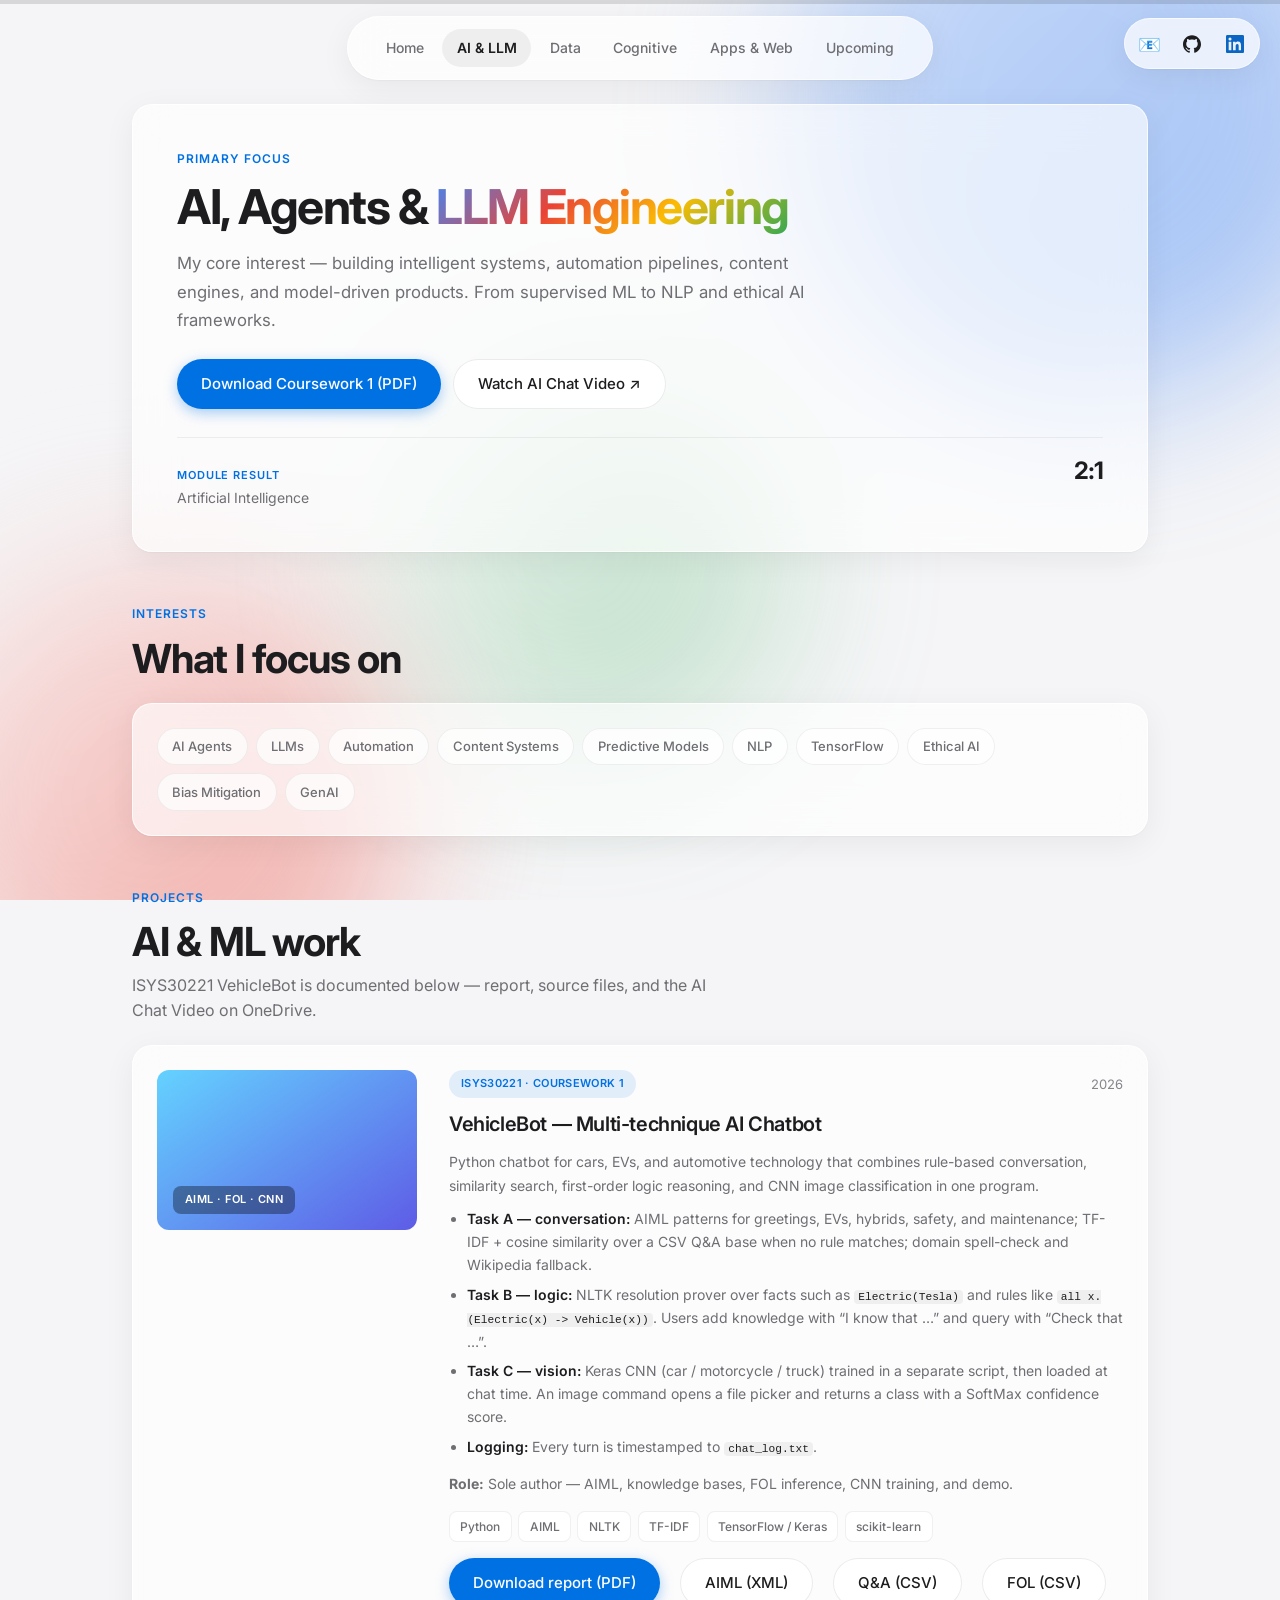
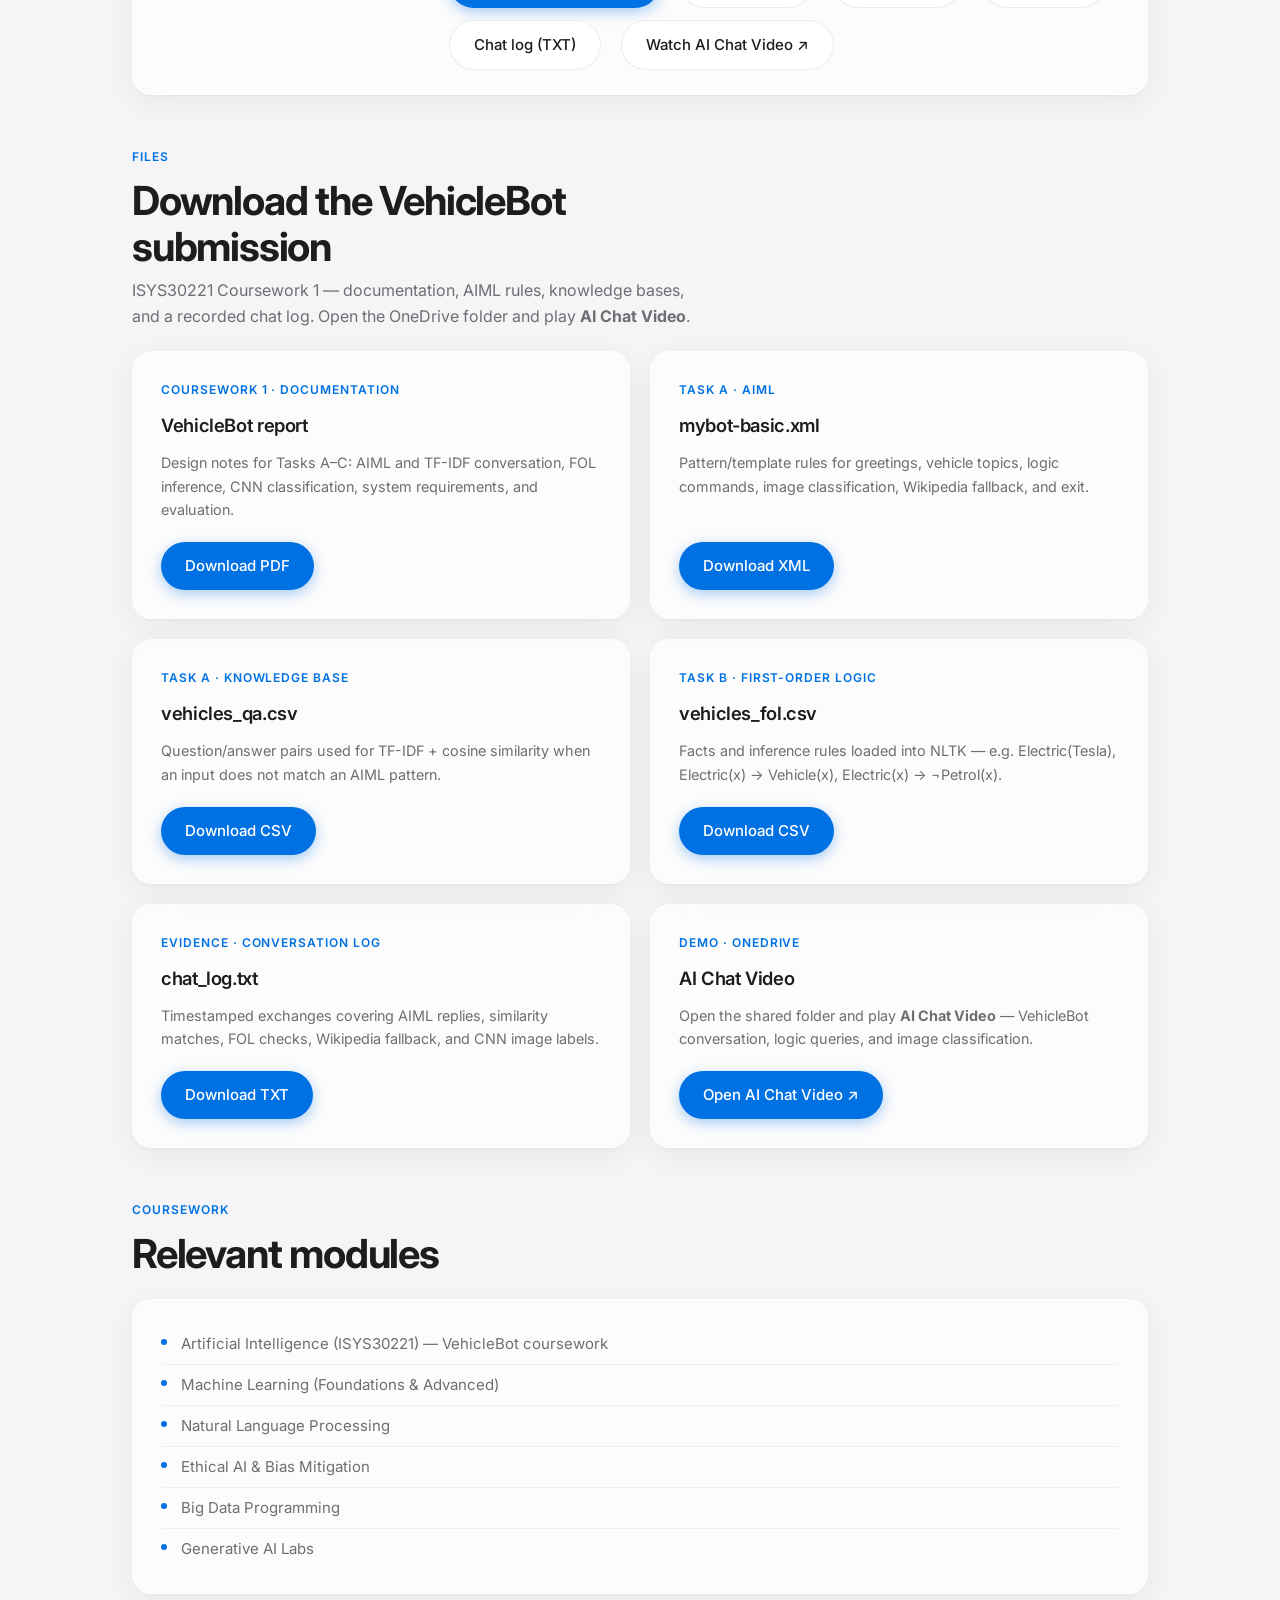
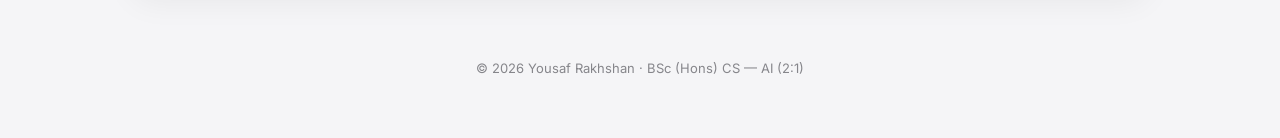
==== ai.html @ 993f4938 "Add the personal portfolio site with live Folio, Shopwell, and coursework. Co-authored-by: Cursor <c" ====
<!DOCTYPE html>
<html lang="en">
<head>
  <meta charset="UTF-8" />
  <meta name="viewport" content="width=device-width, initial-scale=1.0, viewport-fit=cover" />
  <meta name="description" content="Yousaf Rakhshan — AI, agents, LLMs, automation, and machine learning portfolio." />
  <title>AI, Agents &amp; LLM — Yousaf Rakhshan</title>
  <link rel="preconnect" href="https://fonts.googleapis.com" />
  <link rel="preconnect" href="https://fonts.gstatic.com" crossorigin />
  <link href="https://fonts.googleapis.com/css2?family=Inter:wght@400;500;600;700&display=swap" rel="stylesheet" />
  <meta http-equiv="Cache-Control" content="no-cache, no-store, must-revalidate" />
  <link rel="stylesheet" href="styles.css?v=github-icon-2026" />
</head>
<body>
  <div class="scroll-progress" role="progressbar" aria-label="Page scroll progress" aria-valuemin="0" aria-valuemax="100" aria-valuenow="0">
    <div class="scroll-progress-bar"></div>
  </div>

  <div class="ambient" aria-hidden="true">
    <div class="orb orb-a"></div>
    <div class="orb orb-b"></div>
    <div class="orb orb-c"></div>
  </div>

  <header class="site-header glass">
    <nav class="nav">
      <a href="index.html">Home</a>
      <a href="ai.html" class="active">AI &amp; LLM</a>
      <a href="data.html">Data</a>
      <a href="cognitive.html">Cognitive</a>
      <a href="apps.html">Apps &amp; Web</a>
      <a href="upcoming.html">Upcoming</a>
    </nav>
    <button class="menu-toggle" aria-label="Open menu" aria-expanded="false">
      <span></span><span></span>
    </button>
  </header>

  <div class="header-social glass">
    <a class="header-social-btn" href="mailto:ryousaf315@gmail.com" aria-label="Email" title="Email">📧</a>
    <a class="header-social-btn" href="https://github.com/yousaf-ai" target="_blank" rel="noopener" aria-label="GitHub" title="GitHub">
      <svg viewBox="0 0 24 24" width="18" height="18" aria-hidden="true" focusable="false">
        <path fill="currentColor" d="M12 .297c-6.63 0-12 5.373-12 12 0 5.303 3.438 9.8 8.205 11.385.6.113.82-.258.82-.577 0-.285-.01-1.04-.015-2.04-3.338.724-4.042-1.61-4.042-1.61C4.422 18.07 3.633 17.7 3.633 17.7c-1.087-.744.084-.729.084-.729 1.205.084 1.838 1.236 1.838 1.236 1.07 1.835 2.809 1.305 3.495.998.108-.776.417-1.305.76-1.605-2.665-.3-5.466-1.332-5.466-5.93 0-1.31.465-2.38 1.235-3.22-.135-.303-.54-1.523.105-3.176 0 0 1.005-.322 3.3 1.23.96-.267 1.98-.399 3-.405 1.02.006 2.04.138 3 .405 2.28-1.552 3.285-1.23 3.285-1.23.645 1.653.24 2.873.12 3.176.765.84 1.23 1.91 1.23 3.22 0 4.61-2.805 5.625-5.475 5.92.42.36.81 1.096.81 2.22 0 1.606-.015 2.896-.015 3.286 0 .315.21.69.825.57C20.565 22.092 24 17.592 24 12.297c0-6.627-5.373-12-12-12"/>
      </svg>
    </a>
    <a class="header-social-btn" href="https://linkedin.com/in/yousaf-r" target="_blank" rel="noopener" aria-label="LinkedIn" title="LinkedIn">
      <svg viewBox="0 0 24 24" width="18" height="18" aria-hidden="true" focusable="false">
        <path fill="currentColor" d="M20.45 20.45h-3.55v-5.57c0-1.33-.03-3.04-1.85-3.04-1.85 0-2.14 1.45-2.14 2.94v5.67H9.35V9h3.28v1.56h.05c.46-.87 1.57-1.79 3.24-1.79 3.46 0 4.1 2.28 4.1 5.24v6.44zM5.34 7.43a2.06 2.06 0 1 1 0-4.12 2.06 2.06 0 0 1 0 4.12zM7.12 20.45H3.56V9h3.56v11.45zM22.23 0H1.77C.79 0 0 .77 0 1.73v20.54C0 23.23.79 24 1.77 24h20.46C23.21 24 24 23.23 24 22.27V1.73C24 .77 23.21 0 22.23 0z"/>
      </svg>
    </a>
  </div>

  <main>
    <section class="page-hero glass-card">
      <p class="eyebrow">Primary focus</p>
      <h1>AI, Agents &amp; <span class="gradient-text">LLM Engineering</span></h1>
      <p class="page-lead">
        My core interest — building intelligent systems, automation pipelines, content engines, and model-driven products. From supervised ML to NLP and ethical AI frameworks.
      </p>
      <div class="hero-actions">
        <a class="btn btn-primary" href="Yousaf-Rakhshan-AI-Coursework-1.pdf" download="Yousaf-Rakhshan-AI-Coursework-1.pdf">Download Coursework 1 (PDF)</a>
        <a class="btn btn-glass" href="https://1drv.ms/f/c/1d25dcc6835dd2a4/IgCz1BCA6hTmSqs3jeHPDaZsAZf6By2L3u3EVHBSFeifSNs?e=N3pi9l" target="_blank" rel="noopener">Watch AI Chat Video ↗</a>
      </div>
      <div class="hero-result">
        <div>
          <p class="module-grade-label">Module result</p>
          <p class="module-grade-name">Artificial Intelligence</p>
        </div>
        <p class="module-grade-mark">2:1</p>
      </div>
    </section>

    <section class="section">
      <div class="section-head">
        <p class="eyebrow">Interests</p>
        <h2>What I focus on</h2>
      </div>
      <div class="interest-tags glass-card">
        <span>AI Agents</span>
        <span>LLMs</span>
        <span>Automation</span>
        <span>Content Systems</span>
        <span>Predictive Models</span>
        <span>NLP</span>
        <span>TensorFlow</span>
        <span>Ethical AI</span>
        <span>Bias Mitigation</span>
        <span>GenAI</span>
      </div>
    </section>

    <section class="section">
      <div class="section-head">
        <p class="eyebrow">Projects</p>
        <h2>AI &amp; ML work</h2>
        <p class="section-desc">ISYS30221 VehicleBot is documented below — report, source files, and the AI Chat Video on OneDrive.</p>
      </div>

      <div class="featured-projects">
        <article class="project-feature glass-card">
          <div class="project-visual visual-bot" role="img" aria-label="VehicleBot AI chatbot">
            <span class="visual-label">AIML · FOL · CNN</span>
          </div>
          <div class="project-body">
            <div class="project-meta">
              <span class="tag">ISYS30221 · Coursework 1</span>
              <span class="year">2026</span>
            </div>
            <h3>VehicleBot — Multi-technique AI Chatbot</h3>
            <p class="project-problem">Python chatbot for cars, EVs, and automotive technology that combines rule-based conversation, similarity search, first-order logic reasoning, and CNN image classification in one program.</p>
            <ul class="contribution-list">
              <li><strong>Task A — conversation:</strong> AIML patterns for greetings, EVs, hybrids, safety, and maintenance; TF-IDF + cosine similarity over a CSV Q&amp;A base when no rule matches; domain spell-check and Wikipedia fallback.</li>
              <li><strong>Task B — logic:</strong> NLTK resolution prover over facts such as <code>Electric(Tesla)</code> and rules like <code>all x. (Electric(x) -&gt; Vehicle(x))</code>. Users add knowledge with “I know that …” and query with “Check that …”.</li>
              <li><strong>Task C — vision:</strong> Keras CNN (car / motorcycle / truck) trained in a separate script, then loaded at chat time. An image command opens a file picker and returns a class with a SoftMax confidence score.</li>
              <li><strong>Logging:</strong> Every turn is timestamped to <code>chat_log.txt</code>.</li>
            </ul>
            <p><strong>Role:</strong> Sole author — AIML, knowledge bases, FOL inference, CNN training, and demo.</p>
            <ul class="tech-list">
              <li>Python</li><li>AIML</li><li>NLTK</li><li>TF-IDF</li><li>TensorFlow / Keras</li><li>scikit-learn</li>
            </ul>
            <div class="card-links">
              <a class="btn btn-primary" href="Yousaf-Rakhshan-AI-Coursework-1.pdf" download="Yousaf-Rakhshan-AI-Coursework-1.pdf">Download report (PDF)</a>
              <a class="btn btn-glass" href="Yousaf-Rakhshan-VehicleBot-AIML.xml" download="Yousaf-Rakhshan-VehicleBot-AIML.xml">AIML (XML)</a>
              <a class="btn btn-glass" href="Yousaf-Rakhshan-VehicleBot-QA.csv" download="Yousaf-Rakhshan-VehicleBot-QA.csv">Q&amp;A (CSV)</a>
              <a class="btn btn-glass" href="Yousaf-Rakhshan-VehicleBot-FOL.csv" download="Yousaf-Rakhshan-VehicleBot-FOL.csv">FOL (CSV)</a>
              <a class="btn btn-glass" href="Yousaf-Rakhshan-VehicleBot-chat-log.txt" download="Yousaf-Rakhshan-VehicleBot-chat-log.txt">Chat log (TXT)</a>
              <a class="btn btn-glass" href="https://1drv.ms/f/c/1d25dcc6835dd2a4/IgCz1BCA6hTmSqs3jeHPDaZsAZf6By2L3u3EVHBSFeifSNs?e=N3pi9l" target="_blank" rel="noopener">Watch AI Chat Video ↗</a>
            </div>
          </div>
        </article>
      </div>
    </section>

    <section class="section">
      <div class="section-head">
        <p class="eyebrow">Files</p>
        <h2>Download the VehicleBot submission</h2>
        <p class="section-desc">ISYS30221 Coursework 1 — documentation, AIML rules, knowledge bases, and a recorded chat log. Open the OneDrive folder and play <strong>AI Chat Video</strong>.</p>
      </div>
      <div class="download-grid">
        <article class="download-card glass-card">
          <p class="eyebrow">Coursework 1 · Documentation</p>
          <h3>VehicleBot report</h3>
          <p>Design notes for Tasks A–C: AIML and TF-IDF conversation, FOL inference, CNN classification, system requirements, and evaluation.</p>
          <a class="btn btn-primary" href="Yousaf-Rakhshan-AI-Coursework-1.pdf" download="Yousaf-Rakhshan-AI-Coursework-1.pdf">Download PDF</a>
        </article>
        <article class="download-card glass-card">
          <p class="eyebrow">Task A · AIML</p>
          <h3>mybot-basic.xml</h3>
          <p>Pattern/template rules for greetings, vehicle topics, logic commands, image classification, Wikipedia fallback, and exit.</p>
          <a class="btn btn-primary" href="Yousaf-Rakhshan-VehicleBot-AIML.xml" download="Yousaf-Rakhshan-VehicleBot-AIML.xml">Download XML</a>
        </article>
        <article class="download-card glass-card">
          <p class="eyebrow">Task A · Knowledge base</p>
          <h3>vehicles_qa.csv</h3>
          <p>Question/answer pairs used for TF-IDF + cosine similarity when an input does not match an AIML pattern.</p>
          <a class="btn btn-primary" href="Yousaf-Rakhshan-VehicleBot-QA.csv" download="Yousaf-Rakhshan-VehicleBot-QA.csv">Download CSV</a>
        </article>
        <article class="download-card glass-card">
          <p class="eyebrow">Task B · First-order logic</p>
          <h3>vehicles_fol.csv</h3>
          <p>Facts and inference rules loaded into NLTK — e.g. Electric(Tesla), Electric(x) → Vehicle(x), Electric(x) → ¬Petrol(x).</p>
          <a class="btn btn-primary" href="Yousaf-Rakhshan-VehicleBot-FOL.csv" download="Yousaf-Rakhshan-VehicleBot-FOL.csv">Download CSV</a>
        </article>
        <article class="download-card glass-card">
          <p class="eyebrow">Evidence · Conversation log</p>
          <h3>chat_log.txt</h3>
          <p>Timestamped exchanges covering AIML replies, similarity matches, FOL checks, Wikipedia fallback, and CNN image labels.</p>
          <a class="btn btn-primary" href="Yousaf-Rakhshan-VehicleBot-chat-log.txt" download="Yousaf-Rakhshan-VehicleBot-chat-log.txt">Download TXT</a>
        </article>
        <article class="download-card glass-card">
          <p class="eyebrow">Demo · OneDrive</p>
          <h3>AI Chat Video</h3>
          <p>Open the shared folder and play <strong>AI Chat Video</strong> — VehicleBot conversation, logic queries, and image classification.</p>
          <a class="btn btn-primary" href="https://1drv.ms/f/c/1d25dcc6835dd2a4/IgCz1BCA6hTmSqs3jeHPDaZsAZf6By2L3u3EVHBSFeifSNs?e=N3pi9l" target="_blank" rel="noopener">Open AI Chat Video ↗</a>
        </article>
      </div>
    </section>

    <section class="section">
      <div class="section-head">
        <p class="eyebrow">Coursework</p>
        <h2>Relevant modules</h2>
      </div>
      <div class="module-list glass-card">
        <ul>
          <li>Artificial Intelligence (ISYS30221) — VehicleBot coursework</li>
          <li>Machine Learning (Foundations &amp; Advanced)</li>
          <li>Natural Language Processing</li>
          <li>Ethical AI &amp; Bias Mitigation</li>
          <li>Big Data Programming</li>
          <li>Generative AI Labs</li>
        </ul>
      </div>
    </section>
  </main>

  <footer class="site-footer">
    <p>© <span id="year"></span> Yousaf Rakhshan · BSc (Hons) CS — AI (2:1)</p>
  </footer>

  <button class="back-to-top" type="button" aria-label="Back to top">
    <svg viewBox="0 0 24 24" aria-hidden="true" focusable="false">
      <path fill="currentColor" d="M12 5.5 5.5 12l1.4 1.4L11 9.3V19h2V9.3l4.1 4.1 1.4-1.4z"/>
    </svg>
  </button>

  <script src="script.js"></script>
</body>
</html>
---- styles.css ----
:root {
  --bg: #f5f5f7;
  --bg-elevated: #ffffff;
  --text: #1d1d1f;
  --text-secondary: #6e6e73;
  --text-tertiary: #86868b;
  --accent: #0071e3;
  --accent-hover: #0077ed;
  --accent-soft: rgba(0, 113, 227, 0.1);
  --google-blue: #4285f4;
  --google-red: #ea4335;
  --google-yellow: #fbbc04;
  --google-green: #34a853;
  --glass-bg: rgba(255, 255, 255, 0.72);
  --glass-border: rgba(255, 255, 255, 0.8);
  --glass-shadow: 0 8px 32px rgba(0, 0, 0, 0.06), 0 1px 2px rgba(0, 0, 0, 0.04);
  --glass-blur: 20px;
  --radius: 20px;
  --radius-sm: 12px;
  --max: 1080px;
  --font: "Inter", -apple-system, BlinkMacSystemFont, "SF Pro Display", "Segoe UI", Roboto, sans-serif;
  --section-space: 3.25rem;
  --header-offset: 6.5rem;
  --header-gap: 1.5rem;
}

*,
*::before,
*::after {
  box-sizing: border-box;
}

html {
  scroll-behavior: smooth;
  scroll-padding-top: var(--header-offset);
  -webkit-text-size-adjust: 100%;
  text-size-adjust: 100%;
}

body {
  margin: 0;
  font-family: var(--font);
  font-size: 1rem;
  line-height: 1.6;
  color: var(--text);
  background: var(--bg);
  -webkit-font-smoothing: antialiased;
  overflow-x: hidden;
}

a {
  color: inherit;
  text-decoration: none;
}

.ambient {
  position: fixed;
  inset: 0;
  z-index: -1;
  overflow: hidden;
  pointer-events: none;
}

.orb {
  position: absolute;
  border-radius: 50%;
  filter: blur(80px);
  opacity: 0.5;
  animation: float 20s ease-in-out infinite;
}

.orb-a {
  width: 600px;
  height: 600px;
  top: -200px;
  right: -100px;
  background: linear-gradient(135deg, #a8c7fa, #4285f4);
}

.orb-b {
  width: 500px;
  height: 500px;
  bottom: -150px;
  left: -100px;
  background: linear-gradient(135deg, #fce8e6, #ea4335);
  animation-delay: -7s;
}

.orb-c {
  width: 400px;
  height: 400px;
  top: 40%;
  left: 30%;
  background: linear-gradient(135deg, #e6f4ea, #34a853);
  animation-delay: -14s;
  opacity: 0.35;
}

@keyframes float {
  0%, 100% { transform: translate(0, 0) scale(1); }
  33% { transform: translate(30px, -30px) scale(1.05); }
  66% { transform: translate(-20px, 20px) scale(0.95); }
}

.glass {
  background: var(--glass-bg);
  backdrop-filter: blur(var(--glass-blur));
  -webkit-backdrop-filter: blur(var(--glass-blur));
  border: 1px solid rgba(255, 255, 255, 0.6);
  box-shadow: var(--glass-shadow);
}

.glass-card {
  background: rgba(255, 255, 255, 0.65);
  backdrop-filter: blur(var(--glass-blur));
  -webkit-backdrop-filter: blur(var(--glass-blur));
  border: 1px solid rgba(255, 255, 255, 0.75);
  border-radius: var(--radius);
  box-shadow: var(--glass-shadow);
  transition: transform 0.3s ease, box-shadow 0.3s ease;
}

.glass-card:hover {
  box-shadow: 0 12px 40px rgba(0, 0, 0, 0.08), 0 2px 4px rgba(0, 0, 0, 0.04);
}

.site-header {
  position: sticky;
  top: 1rem;
  z-index: 50;
  display: flex;
  align-items: center;
  justify-content: center;
  width: fit-content;
  max-width: calc(100% - 2rem);
  margin: 1rem auto 0;
  padding: 0.75rem 1.5rem;
  border-radius: 999px;
}

.nav {
  display: flex;
  gap: 0.25rem;
}

.nav a {
  padding: 0.5rem 0.9rem;
  font-size: 0.875rem;
  font-weight: 500;
  color: var(--text-secondary);
  border-radius: 999px;
  transition: color 0.2s, background 0.2s;
}

.nav a:hover {
  color: var(--text);
  background: rgba(0, 0, 0, 0.04);
}

.header-social {
  position: fixed;
  top: 1.15rem;
  right: 1.25rem;
  z-index: 60;
  display: flex;
  align-items: center;
  gap: 0.2rem;
  padding: 0.3rem;
  border-radius: 999px;
}

.header-social-btn {
  display: flex;
  align-items: center;
  justify-content: center;
  width: 2.45rem;
  height: 2.45rem;
  font-size: 1.15rem;
  line-height: 1;
  color: #0a66c2;
  border-radius: 50%;
  transition: background 0.2s, transform 0.2s;
}

.header-social-btn[aria-label="GitHub"] {
  color: var(--text);
}

.header-social-btn:hover {
  background: rgba(0, 0, 0, 0.06);
  transform: translateY(-1px);
}

.menu-toggle {
  display: none;
  flex-direction: column;
  gap: 5px;
  padding: 0.5rem;
  background: none;
  border: none;
  cursor: pointer;
}

.menu-toggle span {
  display: block;
  width: 20px;
  height: 2px;
  background: var(--text);
  border-radius: 1px;
  transition: transform 0.25s;
}

main {
  display: flex;
  flex-direction: column;
  gap: var(--section-space);
  max-width: var(--max);
  margin: 0 auto;
  padding: var(--header-gap) clamp(1.15rem, 4vw, 2rem) 3.5rem;
  padding-left: max(clamp(1.15rem, 4vw, 2rem), env(safe-area-inset-left));
  padding-right: max(clamp(1.15rem, 4vw, 2rem), env(safe-area-inset-right));
}

.hero {
  display: grid;
  grid-template-columns: 1fr;
  gap: 1.5rem;
  align-items: stretch;
  padding: 0;
  animation: fadeUp 0.7s ease both;
}

.hero-content {
  padding: clamp(2rem, 4vw, 3rem);
}

.hero-tagline {
  margin: 0 0 0.75rem;
  font-size: 0.95rem;
  font-weight: 600;
  color: var(--accent);
}

.hero h1 {
  margin: 0 0 1.25rem;
  font-size: clamp(2.25rem, 5vw, 3.5rem);
  font-weight: 700;
  line-height: 1.08;
  letter-spacing: -0.03em;
}

.gradient-text {
  background: linear-gradient(135deg, var(--google-blue) 0%, var(--google-red) 35%, var(--google-yellow) 65%, var(--google-green) 100%);
  -webkit-background-clip: text;
  -webkit-text-fill-color: transparent;
  background-clip: text;
}

.hero-lead {
  margin: 0 0 2rem;
  font-size: 1.05rem;
  line-height: 1.7;
  color: var(--text-secondary);
}

.hero-actions {
  display: flex;
  flex-wrap: wrap;
  gap: 0.75rem;
}

.hero-actions .btn,
.card-links .btn,
.education-actions .btn {
  min-height: 44px;
}

.eyebrow {
  margin: 0 0 0.75rem;
  font-size: 0.75rem;
  font-weight: 600;
  letter-spacing: 0.08em;
  text-transform: uppercase;
  color: var(--accent);
}

.btn {
  display: inline-flex;
  align-items: center;
  padding: 0.75rem 1.5rem;
  font-size: 0.9375rem;
  font-weight: 500;
  border-radius: 999px;
  transition: transform 0.2s, background 0.2s, box-shadow 0.2s;
}

.btn:hover {
  transform: translateY(-1px);
}

.btn-primary {
  background: var(--accent);
  color: #fff;
  box-shadow: 0 4px 14px rgba(0, 113, 227, 0.35);
}

.btn-primary:hover {
  background: var(--accent-hover);
  box-shadow: 0 6px 20px rgba(0, 113, 227, 0.4);
}

.btn-glass {
  background: rgba(255, 255, 255, 0.8);
  color: var(--text);
  border: 1px solid rgba(0, 0, 0, 0.08);
  backdrop-filter: blur(10px);
}

.btn-glass:hover {
  background: rgba(255, 255, 255, 0.95);
}

.section {
  padding: 0;
  scroll-margin-top: var(--header-offset);
}

.section-head {
  max-width: 36rem;
  margin-bottom: 1.35rem;
}

.section-head h2,
.about-grid h2 {
  margin: 0 0 0.5rem;
  font-size: clamp(1.75rem, 3.5vw, 2.5rem);
  font-weight: 700;
  letter-spacing: -0.03em;
  line-height: 1.15;
}

.section-desc {
  margin: 0;
  color: var(--text-secondary);
}

.section-desc a {
  color: var(--accent);
  font-weight: 500;
}

.section-desc a:hover {
  text-decoration: underline;
}

.about-grid {
  display: grid;
  grid-template-columns: 1fr 1.4fr;
  gap: 2.5rem;
  padding: clamp(2rem, 4vw, 3rem);
  align-items: start;
}

.about-copy p {
  margin: 0 0 1rem;
  color: var(--text-secondary);
  line-height: 1.7;
}

.about-copy strong {
  color: var(--text);
  font-weight: 600;
}

.about-highlights {
  display: grid;
  grid-template-columns: repeat(auto-fill, minmax(180px, 1fr));
  gap: 0.75rem;
  margin: 1.5rem 0 0;
  padding: 0;
  list-style: none;
}

.about-highlights li {
  padding: 0.85rem 1rem;
  font-size: 0.875rem;
  color: var(--text-secondary);
  background: rgba(255, 255, 255, 0.6);
  border: 1px solid rgba(0, 0, 0, 0.05);
  border-radius: var(--radius-sm);
}

.about-highlights strong {
  display: block;
  margin-bottom: 0.15rem;
  font-size: 0.75rem;
  font-weight: 600;
  text-transform: uppercase;
  letter-spacing: 0.04em;
  color: var(--text-tertiary);
}

.skills-grid {
  display: grid;
  grid-template-columns: repeat(auto-fill, minmax(min(100%, 260px), 1fr));
  gap: 1rem;
}

.skill-group {
  padding: 1.5rem;
}

.skill-group h3 {
  display: flex;
  align-items: center;
  gap: 0.65rem;
  margin: 0 0 1.25rem;
  font-size: 0.9375rem;
  font-weight: 600;
}

.skill-badge {
  display: inline-flex;
  align-items: center;
  justify-content: center;
  width: 32px;
  height: 32px;
  font-size: 0.65rem;
  font-weight: 700;
  letter-spacing: 0.02em;
  color: #fff;
  background: linear-gradient(135deg, var(--google-blue), var(--accent));
  border-radius: 8px;
}

.skill-bars {
  margin: 0;
  padding: 0;
  list-style: none;
}

.skill-bars li {
  margin-bottom: 0.85rem;
}

.skill-bars li:last-child {
  margin-bottom: 0;
}

.skill-name {
  display: block;
  margin-bottom: 0.4rem;
  font-size: 0.8125rem;
  color: var(--text-secondary);
}

.bar {
  display: block;
  height: 6px;
  background: rgba(0, 0, 0, 0.06);
  border-radius: 999px;
  overflow: hidden;
}

.bar span {
  display: block;
  width: 0;
  height: 100%;
  background: linear-gradient(90deg, var(--google-blue), var(--accent));
  border-radius: 999px;
  transition: width 1.2s cubic-bezier(0.22, 1, 0.36, 1);
}

.skill-group.visible .bar span {
  width: calc(var(--w, 0) * 1%);
}

.soft-skills {
  display: flex;
  flex-wrap: wrap;
  gap: 0.5rem;
}

.soft-skills span {
  padding: 0.4rem 0.85rem;
  font-size: 0.8125rem;
  font-weight: 500;
  color: var(--text-secondary);
  background: rgba(255, 255, 255, 0.7);
  border: 1px solid rgba(0, 0, 0, 0.06);
  border-radius: 999px;
}

.featured-projects {
  display: flex;
  flex-direction: column;
  gap: 1.35rem;
}

.project-feature {
  display: grid;
  grid-template-columns: 260px 1fr;
  gap: 2rem;
  padding: 1.5rem;
  align-items: start;
  min-width: 0;
  scroll-margin-top: var(--header-offset);
}

.project-body {
  min-width: 0;
  overflow-wrap: anywhere;
}

.project-visual {
  display: flex;
  align-items: flex-end;
  justify-content: flex-start;
  min-height: 160px;
  padding: 1rem;
  border-radius: var(--radius-sm);
  overflow: hidden;
}

.visual-label {
  padding: 0.35rem 0.75rem;
  font-size: 0.6875rem;
  font-weight: 600;
  letter-spacing: 0.04em;
  text-transform: uppercase;
  color: #fff;
  background: rgba(0, 0, 0, 0.35);
  border-radius: 8px;
  backdrop-filter: blur(8px);
}

.visual-pyala {
  background: linear-gradient(145deg, #d4a574, #8b6914);
}

.visual-ios {
  background: linear-gradient(145deg, #5ac8fa, #007aff);
}

.visual-ml {
  background: linear-gradient(145deg, #bf5af2, #5856d6);
}

.visual-bot {
  background: linear-gradient(145deg, #64d2ff, #5e5ce6);
}

.visual-db {
  background: linear-gradient(145deg, #30d158, #00c7be);
}

.visual-arch {
  background: linear-gradient(145deg, #5e5ce6, #32ade6);
}

.visual-shop {
  background: linear-gradient(145deg, #ff9f0a, #ff375f);
}

.visual-stock {
  background: linear-gradient(145deg, #30d158, #0a84ff);
}

.visual-pin {
  background: linear-gradient(145deg, #e60023, #ff375f);
}

.visual-agent {
  background: linear-gradient(145deg, #5e5ce6, #007aff);
}

.visual-auto {
  background: linear-gradient(145deg, #64d2ff, #30d158);
}

.visual-game {
  background: linear-gradient(145deg, #bf5af2, #ff375f);
}

.visual-mkt {
  background: linear-gradient(145deg, #ff9f0a, #ffd60a);
}

.tag-soon {
  color: #9a6700;
  background: rgba(251, 188, 4, 0.2);
}

.stat-row {
  display: grid;
  grid-template-columns: repeat(3, 1fr);
  gap: 0.65rem;
  margin: 1rem 0 0.25rem;
}

.stat-pill {
  padding: 0.75rem 0.65rem;
  text-align: center;
  background: rgba(255, 255, 255, 0.7);
  border: 1px solid rgba(0, 0, 0, 0.06);
  border-radius: var(--radius-sm);
}

.stat-pill strong {
  display: block;
  font-size: 1.15rem;
  font-weight: 700;
  letter-spacing: -0.03em;
  color: var(--text);
}

.stat-pill span {
  font-size: 0.7rem;
  font-weight: 500;
  color: var(--text-tertiary);
}

.project-body code {
  font-size: 0.8em;
  font-family: ui-monospace, SFMono-Regular, Menlo, Monaco, Consolas, monospace;
  padding: 0.08em 0.35em;
  color: var(--text);
  background: rgba(0, 0, 0, 0.05);
  border-radius: 4px;
  word-break: break-word;
}

.download-grid {
  display: grid;
  grid-template-columns: repeat(2, 1fr);
  gap: 1.25rem;
}

.download-card {
  display: flex;
  flex-direction: column;
  height: 100%;
  padding: 1.75rem;
}

.download-card .btn {
  margin-top: auto;
  align-self: flex-start;
}

.download-card .card-links {
  margin-top: auto;
}

.download-card .card-links .btn {
  margin-top: 0;
}

.download-card h3 {
  margin: 0 0 0.65rem;
  font-size: 1.15rem;
  font-weight: 600;
  letter-spacing: -0.02em;
}

.download-card p:not(.eyebrow) {
  margin: 0 0 1.25rem;
  font-size: 0.9rem;
  line-height: 1.65;
  color: var(--text-secondary);
}

.project-body h3 {
  margin: 0 0 0.65rem;
  font-size: 1.25rem;
  font-weight: 600;
  letter-spacing: -0.02em;
}

.project-meta {
  display: flex;
  justify-content: space-between;
  align-items: center;
  flex-wrap: wrap;
  gap: 0.5rem;
  margin-bottom: 0.65rem;
}

.tag {
  padding: 0.3rem 0.75rem;
  font-size: 0.6875rem;
  font-weight: 600;
  letter-spacing: 0.03em;
  text-transform: uppercase;
  color: var(--accent);
  background: var(--accent-soft);
  border-radius: 999px;
}

.year {
  font-size: 0.8125rem;
  color: var(--text-tertiary);
}

.project-problem {
  font-size: 0.9375rem;
  color: var(--text);
  line-height: 1.6;
}

.project-body p {
  margin: 0 0 0.65rem;
  font-size: 0.875rem;
  color: var(--text-secondary);
  line-height: 1.65;
}

.project-learned {
  padding: 0.85rem 1rem;
  background: rgba(0, 113, 227, 0.05);
  border-left: 3px solid var(--accent);
  border-radius: 0 var(--radius-sm) var(--radius-sm) 0;
}

.tech-list {
  display: flex;
  flex-wrap: wrap;
  gap: 0.4rem;
  margin: 1rem 0 0;
  padding: 0;
  list-style: none;
}

.tech-list li {
  padding: 0.3rem 0.65rem;
  font-size: 0.75rem;
  font-weight: 500;
  color: var(--text-secondary);
  background: rgba(255, 255, 255, 0.8);
  border: 1px solid rgba(0, 0, 0, 0.06);
  border-radius: 8px;
}

.contribution-list {
  margin: 0.35rem 0 0.85rem;
  padding-left: 1.15rem;
  font-size: 0.875rem;
  color: var(--text-secondary);
  line-height: 1.65;
}

.contribution-list li {
  margin-bottom: 0.4rem;
}

.contribution-list li:last-child {
  margin-bottom: 0;
}

.contribution-list strong {
  color: var(--text);
  font-weight: 600;
}

.card-links {
  display: flex;
  flex-wrap: wrap;
  gap: 0.75rem 1.25rem;
  margin-top: 1rem;
}

.card-links a:not(.btn) {
  font-size: 0.875rem;
  font-weight: 600;
  color: var(--accent);
}

.card-links a:not(.btn):hover {
  text-decoration: underline;
}

.card-links .btn:hover {
  text-decoration: none;
}

.education-card {
  padding: 2rem;
}

.education-header {
  display: flex;
  justify-content: space-between;
  align-items: flex-start;
  flex-wrap: wrap;
  gap: 1rem;
  margin-bottom: 1.5rem;
  padding-bottom: 1.5rem;
  border-bottom: 1px solid rgba(0, 0, 0, 0.06);
}

.education-header h3 {
  margin: 0 0 0.25rem;
  font-size: 1.25rem;
  font-weight: 600;
}

.education-degree {
  margin: 0;
  color: var(--text-secondary);
}

.education-meta {
  display: flex;
  align-items: center;
  gap: 0.65rem;
}

.education-details {
  display: grid;
  grid-template-columns: 1fr 1fr;
  gap: 2rem;
}

.education-details h4 {
  margin: 0 0 0.75rem;
  font-size: 0.75rem;
  font-weight: 600;
  text-transform: uppercase;
  letter-spacing: 0.06em;
  color: var(--accent);
}

.education-details ul {
  margin: 0;
  padding: 0;
  list-style: none;
}

.education-details li {
  position: relative;
  padding: 0.35rem 0 0.35rem 1.1rem;
  font-size: 0.875rem;
  color: var(--text-secondary);
}

.education-details li::before {
  content: "";
  position: absolute;
  left: 0;
  top: 0.75rem;
  width: 5px;
  height: 5px;
  background: var(--accent);
  border-radius: 50%;
}

.results-list {
  margin: 0;
  padding: 0;
  list-style: none;
}

.results-list li {
  display: flex;
  align-items: center;
  justify-content: space-between;
  gap: 1rem;
  padding: 0.9rem 0;
  border-bottom: 1px solid rgba(0, 0, 0, 0.05);
}

.results-list li:last-child {
  padding-bottom: 0;
  border-bottom: none;
}

.education-actions {
  display: flex;
  flex-wrap: wrap;
  gap: 0.75rem;
  margin-top: 1.5rem;
  padding-top: 1.5rem;
  border-top: 1px solid rgba(0, 0, 0, 0.06);
}

.empty-courses {
  margin: 0;
  color: var(--text-secondary);
  line-height: 1.7;
}

#courses .interest-tags {
  margin-bottom: 1.25rem;
}

.results-list li:first-child {
  padding-top: 0;
}

.result-info {
  display: flex;
  flex-direction: column;
  gap: 0.15rem;
  min-width: 0;
  flex: 1;
}

.result-module {
  font-size: 0.9375rem;
  font-weight: 600;
  letter-spacing: -0.01em;
  color: var(--text);
}

a.result-module {
  color: var(--accent);
}

a.result-module:hover {
  text-decoration: underline;
}

.project-body h3 a {
  color: inherit;
}

.project-body h3 a:hover {
  color: var(--accent);
}

.result-credits {
  font-size: 0.75rem;
  color: var(--text-tertiary);
}

.grade-pill {
  flex-shrink: 0;
  padding: 0.3rem 0.75rem;
  font-size: 0.6875rem;
  font-weight: 600;
  letter-spacing: 0.03em;
  text-transform: uppercase;
  white-space: nowrap;
  border-radius: 999px;
}

.grade-first {
  color: #1e7a46;
  background: rgba(52, 168, 83, 0.14);
}

.grade-21 {
  color: var(--accent);
  background: var(--accent-soft);
}

.grade-22 {
  color: var(--text-secondary);
  background: rgba(0, 0, 0, 0.05);
}

.timeline {
  display: flex;
  flex-direction: column;
  gap: 1rem;
}

.timeline-item {
  display: grid;
  grid-template-columns: 130px 1fr;
  gap: 2rem;
  padding: 1.75rem;
}

.timeline-date {
  font-size: 0.8125rem;
  font-weight: 600;
  color: var(--accent);
}

.timeline-content h3 {
  margin: 0 0 0.25rem;
  font-size: 1.0625rem;
  font-weight: 600;
}

.timeline-org {
  margin: 0 0 1rem;
  font-size: 0.875rem;
  color: var(--text-secondary);
}

.timeline-org a {
  color: var(--accent);
  font-weight: 500;
}

.timeline-content ul {
  margin: 0;
  padding: 0;
  list-style: none;
}

.timeline-content li {
  position: relative;
  padding: 0.25rem 0 0.25rem 1rem;
  font-size: 0.875rem;
  color: var(--text-secondary);
  line-height: 1.6;
}

.timeline-content li::before {
  content: "";
  position: absolute;
  left: 0;
  top: 0.65rem;
  width: 4px;
  height: 4px;
  background: var(--text-tertiary);
  border-radius: 50%;
}

.site-footer {
  max-width: var(--max);
  margin: 0 auto 2rem;
  padding: 0.5rem 1.5rem 1.75rem;
  text-align: center;
  font-size: 0.8125rem;
  color: var(--text-tertiary);
}

.site-footer p {
  margin: 0;
  line-height: 1.55;
}

@keyframes fadeUp {
  from {
    opacity: 0;
    transform: translateY(20px);
  }
  to {
    opacity: 1;
    transform: translateY(0);
  }
}

@media (max-width: 1024px) {
  .project-feature {
    grid-template-columns: 1fr;
  }

  .project-visual {
    min-height: 132px;
  }

  .education-details {
    grid-template-columns: 1fr;
  }

  .timeline-item {
    grid-template-columns: 1fr;
    gap: 0.5rem;
  }

  .about-grid {
    grid-template-columns: 1fr;
  }
}

@media (max-width: 1080px) and (min-width: 901px) {
  .nav a {
    padding: 0.5rem 0.65rem;
    font-size: 0.8125rem;
  }
}

@media (max-width: 900px) {
  :root {
    --header-offset: 4.75rem;
    --section-space: 2.5rem;
    --header-gap: 1.25rem;
  }

  .site-header {
    top: 0.5rem;
    left: 0.75rem;
    right: auto;
    margin: 0.5rem 0 0 0.75rem;
    margin-right: auto;
    padding: 0.2rem;
    border-radius: 999px;
    max-width: calc(100% - 6.5rem);
    overflow: visible;
    backdrop-filter: none;
    -webkit-backdrop-filter: none;
  }

  .header-social {
    top: max(0.5rem, env(safe-area-inset-top));
    right: max(0.65rem, env(safe-area-inset-right));
    padding: 0.2rem;
  }

  .header-social-btn {
    width: 2.35rem;
    height: 2.35rem;
    font-size: 1.05rem;
  }

  .nav {
    position: fixed;
    top: 3.5rem;
    left: 0.75rem;
    right: 0.75rem;
    width: auto;
    z-index: 80;
    display: flex;
    flex-direction: column;
    gap: 0.35rem;
    padding: 0.65rem;
    max-height: calc(100dvh - 5rem);
    overflow-y: auto;
    background: rgba(255, 255, 255, 0.96);
    backdrop-filter: blur(20px);
    -webkit-backdrop-filter: blur(20px);
    border: 1px solid rgba(255, 255, 255, 0.8);
    border-radius: 18px;
    box-shadow: var(--glass-shadow);
    transform: translateY(-120%);
    opacity: 0;
    pointer-events: none;
    visibility: hidden;
    transition: transform 0.3s, opacity 0.3s, visibility 0.3s;
  }

  .nav.open {
    transform: translateY(0);
    opacity: 1;
    pointer-events: auto;
    visibility: visible;
  }

  .nav a {
    display: flex;
    align-items: center;
    width: 100%;
    box-sizing: border-box;
    padding: 0.95rem 1.15rem;
    min-height: 48px;
    font-size: 1.05rem;
    font-weight: 600;
    line-height: 1.2;
    white-space: nowrap;
    border-radius: 12px;
  }

  .menu-toggle {
    display: flex;
    width: 2.35rem;
    height: 2.35rem;
    min-width: 0;
    min-height: 0;
    padding: 0;
    align-items: center;
    justify-content: center;
    gap: 4px;
  }

  .menu-toggle span {
    width: 14px;
  }

  .menu-toggle[aria-expanded="true"] span:first-child {
    transform: translateY(3.5px) rotate(45deg);
  }

  .menu-toggle[aria-expanded="true"] span:last-child {
    transform: translateY(-3.5px) rotate(-45deg);
  }

}

/* Multi-page layout */
.nav a.active {
  color: var(--text);
  background: rgba(0, 0, 0, 0.06);
  font-weight: 600;
}

.page-hero {
  padding: clamp(2rem, 4vw, 2.75rem);
  margin-bottom: 0;
  scroll-margin-top: var(--header-offset);
  animation: fadeUp 0.7s ease both;
}

.page-hero:has(.jump-nav) {
  display: flex;
  flex-direction: column;
  gap: 1.75rem;
}

.page-hero h1 {
  margin: 0 0 1rem;
  font-size: clamp(2rem, 5vw, 3rem);
  font-weight: 700;
  line-height: 1.1;
  letter-spacing: -0.03em;
}

.page-lead {
  max-width: 40rem;
  margin: 0;
  font-size: 1.05rem;
  line-height: 1.7;
  color: var(--text-secondary);
}

.page-hero .hero-actions {
  margin-top: 1.5rem;
}

.hero-result,
.hero-results {
  margin-top: 1.75rem;
  padding-top: 1.25rem;
  border-top: 1px solid rgba(0, 0, 0, 0.06);
}

.hero-result {
  display: flex;
  align-items: baseline;
  justify-content: space-between;
  gap: 1rem;
}

.hero-results {
  display: grid;
  grid-template-columns: 1fr 1fr;
  gap: 1rem 2rem;
}

.hero-results .hero-result {
  margin-top: 0;
  padding-top: 0;
  border-top: none;
}

.module-grade-label {
  margin: 0 0 0.2rem;
  font-size: 0.6875rem;
  font-weight: 600;
  letter-spacing: 0.08em;
  text-transform: uppercase;
  color: var(--accent);
}

.module-grade-name {
  margin: 0;
  font-size: 0.875rem;
  line-height: 1.4;
  color: var(--text-secondary);
}

.module-grade-mark {
  margin: 0;
  flex-shrink: 0;
  font-size: 1.5rem;
  font-weight: 700;
  letter-spacing: -0.04em;
  line-height: 1.1;
  color: var(--text);
}

.grade-first-text {
  color: #1e7a46;
}

.topic-grid {
  display: grid;
  grid-template-columns: repeat(auto-fill, minmax(min(100%, 240px), 1fr));
  gap: 1rem;
}

.topic-card {
  display: flex;
  flex-direction: column;
  padding: 1.75rem;
  border-radius: var(--radius);
  transition: transform 0.3s ease, box-shadow 0.3s ease;
}

.topic-card:hover {
  transform: translateY(-6px);
  box-shadow: 0 16px 48px rgba(0, 0, 0, 0.1);
}

.topic-icon {
  font-size: 2rem;
  margin-bottom: 1rem;
}

.topic-card h3 {
  margin: 0 0 0.65rem;
  font-size: 1.15rem;
  font-weight: 600;
  letter-spacing: -0.02em;
}

.topic-card p {
  flex: 1;
  margin: 0 0 0.85rem;
  font-size: 0.9rem;
  line-height: 1.65;
  color: var(--text-secondary);
}

.topic-grade {
  display: inline-block;
  margin: 0 0 1rem;
  padding: 0.35rem 0.75rem;
  font-size: 0.75rem;
  font-weight: 600;
  color: var(--accent);
  background: var(--accent-soft);
  border-radius: 999px;
}

.topic-link {
  font-size: 0.875rem;
  font-weight: 600;
  color: var(--accent);
}

.topic-ai:hover { border-color: rgba(66, 133, 244, 0.4); }
.topic-data:hover { border-color: rgba(52, 168, 83, 0.4); }
.topic-cog:hover { border-color: rgba(191, 90, 242, 0.4); }
.topic-apps:hover { border-color: rgba(234, 67, 53, 0.35); }
.topic-upcoming:hover { border-color: rgba(255, 159, 10, 0.45); }

.interest-tags {
  display: flex;
  flex-wrap: wrap;
  gap: 0.5rem;
  padding: 1.5rem;
}

.interest-tags span {
  padding: 0.45rem 0.9rem;
  font-size: 0.8125rem;
  font-weight: 500;
  color: var(--text-secondary);
  background: rgba(255, 255, 255, 0.7);
  border: 1px solid rgba(0, 0, 0, 0.06);
  border-radius: 999px;
}

.module-list {
  padding: 1.5rem 1.75rem;
}

.module-list ul {
  margin: 0;
  padding: 0;
  list-style: none;
}

.module-list li {
  position: relative;
  padding: 0.5rem 0 0.5rem 1.25rem;
  font-size: 0.9375rem;
  color: var(--text-secondary);
  border-bottom: 1px solid rgba(0, 0, 0, 0.05);
}

.module-list li:last-child {
  border-bottom: none;
}

.module-list li::before {
  content: "";
  position: absolute;
  left: 0;
  top: 0.95rem;
  width: 6px;
  height: 6px;
  background: var(--accent);
  border-radius: 50%;
}

.jump-nav {
  display: flex;
  flex-wrap: wrap;
  gap: 0.5rem;
  margin: 0;
  padding: 0;
  background: none;
  border: none;
  box-shadow: none;
}

.jump-nav a {
  padding: 0.45rem 0.9rem;
  font-size: 0.8125rem;
  font-weight: 600;
  color: var(--text-secondary);
  background: rgba(255, 255, 255, 0.7);
  border: 1px solid rgba(0, 0, 0, 0.06);
  border-radius: 999px;
  transition: color 0.2s, background 0.2s, border-color 0.2s;
}

.jump-nav a:hover {
  color: var(--text);
  background: rgba(255, 255, 255, 0.95);
  border-color: rgba(0, 113, 227, 0.25);
}

.note-card {
  padding: clamp(1.75rem, 4vw, 2.5rem);
}

.note-card .about-copy p:last-child {
  margin-bottom: 0;
}

.contribution-list a,
.project-problem a {
  color: var(--accent);
  font-weight: 600;
}

.contribution-list a:hover,
.project-problem a:hover {
  text-decoration: underline;
}

.site-footer a {
  color: var(--accent);
  font-weight: 500;
}

.site-footer a:hover {
  text-decoration: underline;
}

.scroll-progress {
  position: fixed;
  top: 0;
  left: 0;
  right: 0;
  z-index: 200;
  height: 4px;
  pointer-events: none;
  background: rgba(0, 0, 0, 0.12);
}

.scroll-progress-bar {
  display: block;
  width: 100%;
  height: 100%;
  transform: scaleX(0);
  transform-origin: left center;
  background: linear-gradient(
    90deg,
    var(--google-blue) 0%,
    var(--google-red) 35%,
    var(--google-yellow) 65%,
    var(--google-green) 100%
  );
  box-shadow: 0 0 8px rgba(0, 113, 227, 0.45);
  will-change: transform;
}

.back-to-top {
  position: fixed;
  right: max(1rem, env(safe-area-inset-right));
  bottom: max(1.15rem, env(safe-area-inset-bottom));
  z-index: 90;
  display: flex;
  align-items: center;
  justify-content: center;
  width: 2.75rem;
  height: 2.75rem;
  padding: 0;
  color: var(--accent);
  background: var(--glass-bg);
  backdrop-filter: blur(var(--glass-blur));
  -webkit-backdrop-filter: blur(var(--glass-blur));
  border: 1px solid rgba(255, 255, 255, 0.8);
  border-radius: 50%;
  box-shadow: var(--glass-shadow);
  cursor: pointer;
  opacity: 0;
  visibility: hidden;
  pointer-events: none;
  transform: translateY(8px);
  transition: opacity 0.25s ease, visibility 0.25s ease, transform 0.25s ease, background 0.2s, box-shadow 0.2s;
}

.back-to-top.visible {
  opacity: 1;
  visibility: visible;
  pointer-events: auto;
  transform: translateY(0);
}

.back-to-top:hover {
  background: rgba(255, 255, 255, 0.92);
  box-shadow: 0 12px 40px rgba(0, 0, 0, 0.1), 0 2px 4px rgba(0, 0, 0, 0.04);
  transform: translateY(-2px);
}

.back-to-top:focus-visible {
  outline: 2px solid var(--accent);
  outline-offset: 3px;
}

.back-to-top svg {
  display: block;
  width: 1.05rem;
  height: 1.05rem;
}

@media (max-width: 900px) {
  :root {
    --section-space: 2rem;
    --header-gap: 1rem;
  }

  main {
    padding-top: 1rem;
    padding-bottom: 5rem;
  }

  .hero-content,
  .page-hero {
    padding: 1.35rem 1.15rem;
  }

  .hero h1,
  .page-hero h1 {
    font-size: clamp(1.7rem, 7.5vw, 2.15rem);
    line-height: 1.15;
  }

  .hero-lead,
  .page-lead {
    font-size: 0.95rem;
    line-height: 1.65;
  }

  .section-head {
    margin-bottom: 1rem;
  }

  .section-head h2,
  .about-grid h2 {
    font-size: clamp(1.4rem, 6vw, 1.85rem);
  }

  .hero-actions,
  .education-actions,
  .card-links {
    display: flex;
    flex-direction: column;
    align-items: stretch;
    gap: 0.65rem;
  }

  .hero-actions .btn,
  .education-actions .btn,
  .card-links .btn,
  .download-card .btn {
    width: 100%;
    flex: none;
    justify-content: center;
    text-align: center;
    align-self: stretch;
  }

  .education-card,
  .download-card,
  .note-card,
  .module-list,
  .interest-tags,
  .topic-card {
    padding: 1.15rem;
  }

  .project-feature {
    padding: 1.1rem;
    gap: 1rem;
  }

  .project-visual {
    min-height: 108px;
  }

  .project-body h3 {
    font-size: 1.1rem;
  }

  .project-meta {
    gap: 0.4rem 0.65rem;
  }

  .results-list li {
    flex-direction: row;
    align-items: center;
    justify-content: space-between;
    gap: 0.75rem;
    padding: 0.85rem 0;
  }

  .result-module {
    font-size: 0.9rem;
  }

  .result-credits {
    font-size: 0.7rem;
    line-height: 1.4;
  }

  .grade-pill {
    padding: 0.28rem 0.6rem;
    font-size: 0.625rem;
  }

  .education-header {
    flex-direction: column;
    align-items: flex-start;
    gap: 0.75rem;
    margin-bottom: 1.1rem;
    padding-bottom: 1.1rem;
  }

  .education-header > div {
    min-width: 0;
    width: 100%;
  }

  .education-header h3 {
    font-size: 1.1rem;
  }

  .education-degree {
    font-size: 0.875rem;
    line-height: 1.45;
  }

  .education-meta {
    flex-wrap: wrap;
  }

  .education-actions {
    margin-top: 1.15rem;
    padding-top: 1.15rem;
  }

  .download-grid {
    grid-template-columns: 1fr;
    gap: 0.9rem;
  }

  .module-grade-name {
    font-size: 0.78rem;
    line-height: 1.35;
  }

  .module-grade-mark {
    font-size: 1.35rem;
  }

  .hero-results {
    grid-template-columns: 1fr;
    gap: 0.9rem;
  }

  .hero-results .hero-result + .hero-result {
    padding-top: 0.9rem;
    border-top: 1px solid rgba(0, 0, 0, 0.06);
  }

  .stat-row {
    grid-template-columns: repeat(3, 1fr);
    gap: 0.45rem;
  }

  .stat-pill {
    padding: 0.6rem 0.3rem;
  }

  .stat-pill strong {
    font-size: 0.95rem;
  }

  .stat-pill span {
    font-size: 0.62rem;
    line-height: 1.3;
  }

  .interest-tags {
    gap: 0.4rem;
  }

  .interest-tags span {
    padding: 0.35rem 0.7rem;
    font-size: 0.75rem;
  }

  .jump-nav {
    gap: 0.4rem;
    padding: 0;
  }

  .jump-nav a {
    padding: 0.4rem 0.75rem;
    font-size: 0.75rem;
  }

  .tech-list {
    gap: 0.35rem;
  }

  .contribution-list {
    padding-left: 1rem;
    font-size: 0.84rem;
  }

  .module-list {
    padding: 1rem 1.15rem;
  }

  .module-list li {
    font-size: 0.875rem;
    padding: 0.55rem 0 0.55rem 1.15rem;
  }

  .timeline-item {
    padding: 1.2rem 1.1rem;
  }

  .site-footer {
    margin: 0 auto 1.35rem;
    padding: 0.35rem 1.15rem calc(1.25rem + env(safe-area-inset-bottom));
    font-size: 0.75rem;
  }

  .scroll-progress {
    height: 4px;
  }

  .back-to-top {
    width: 2.85rem;
    height: 2.85rem;
    min-width: 44px;
    min-height: 44px;
    right: max(0.85rem, env(safe-area-inset-right));
    bottom: max(1rem, env(safe-area-inset-bottom));
  }
}

@media (max-width: 640px) {
  .stat-pill span {
    display: block;
  }
}

@media (prefers-reduced-motion: reduce) {
  .orb {
    animation: none;
  }

  .bar span {
    transition: none;
  }

  .back-to-top {
    transition: none;
  }
}
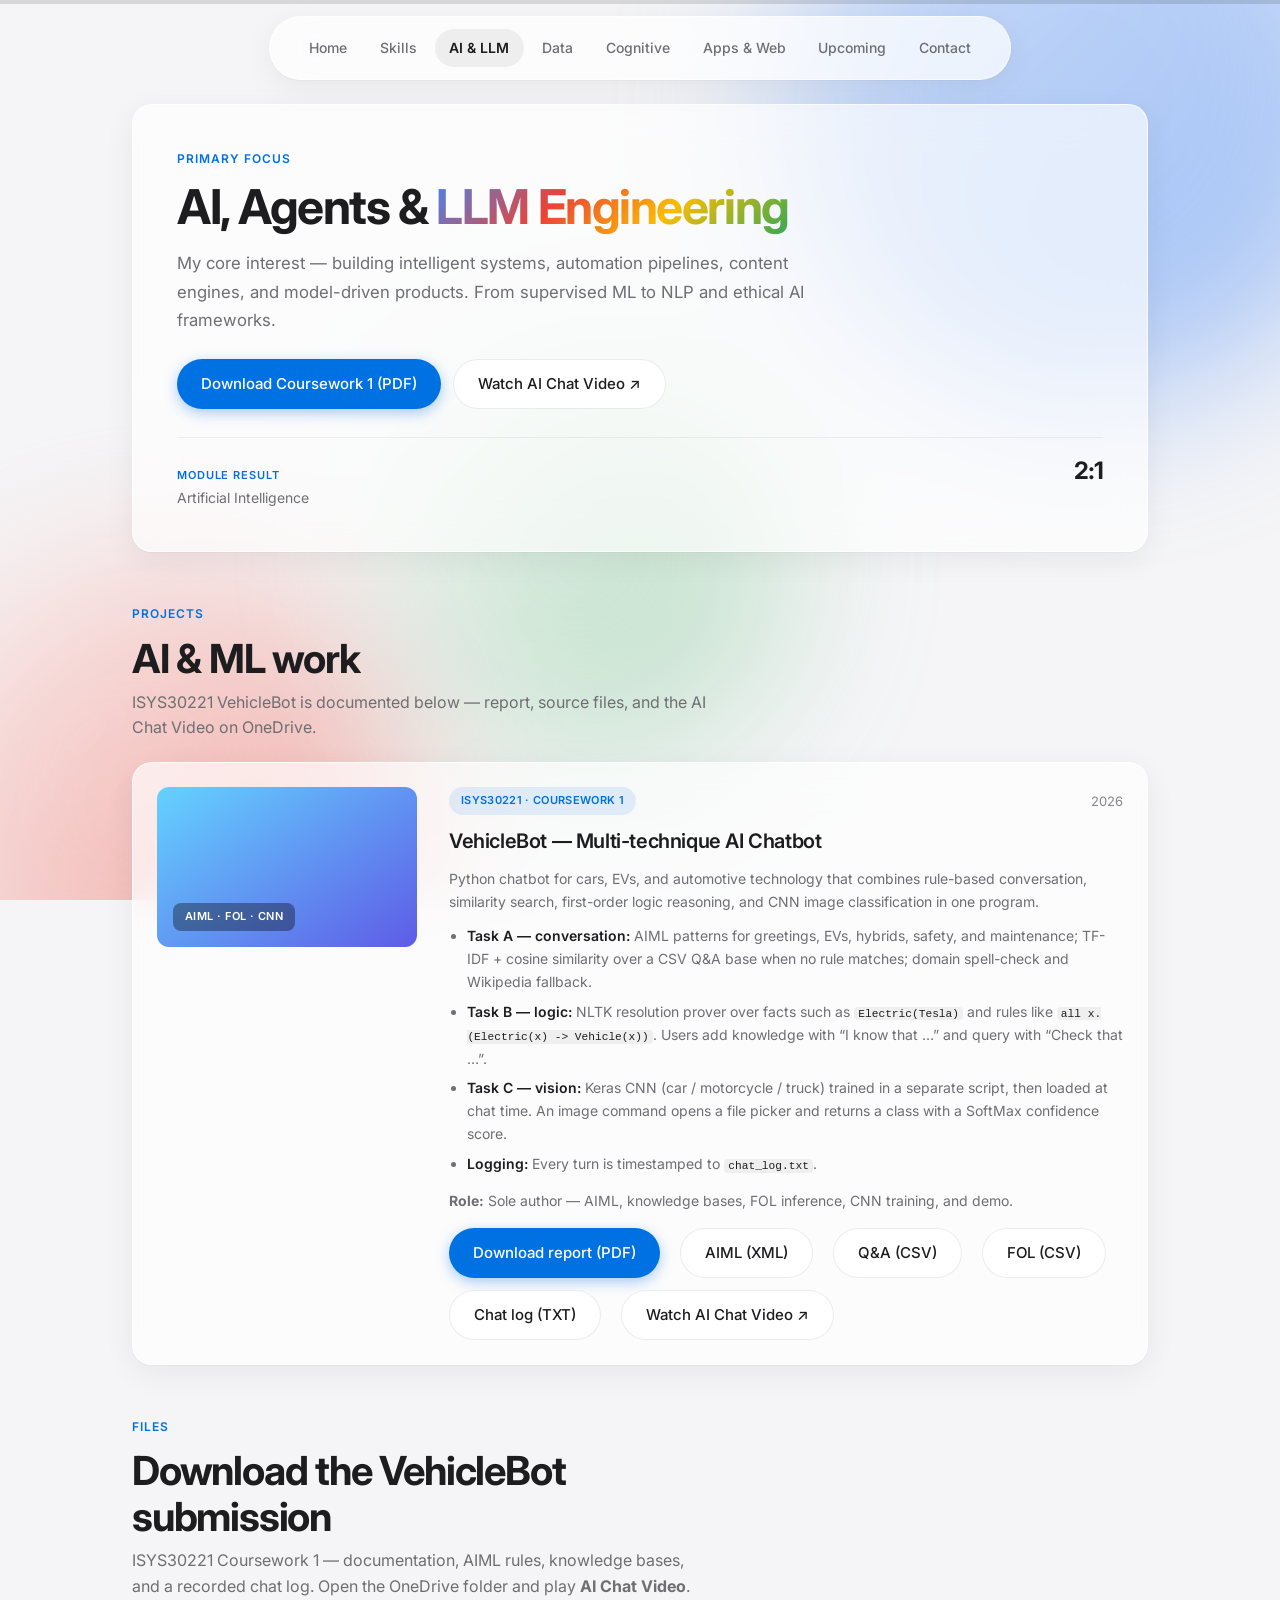
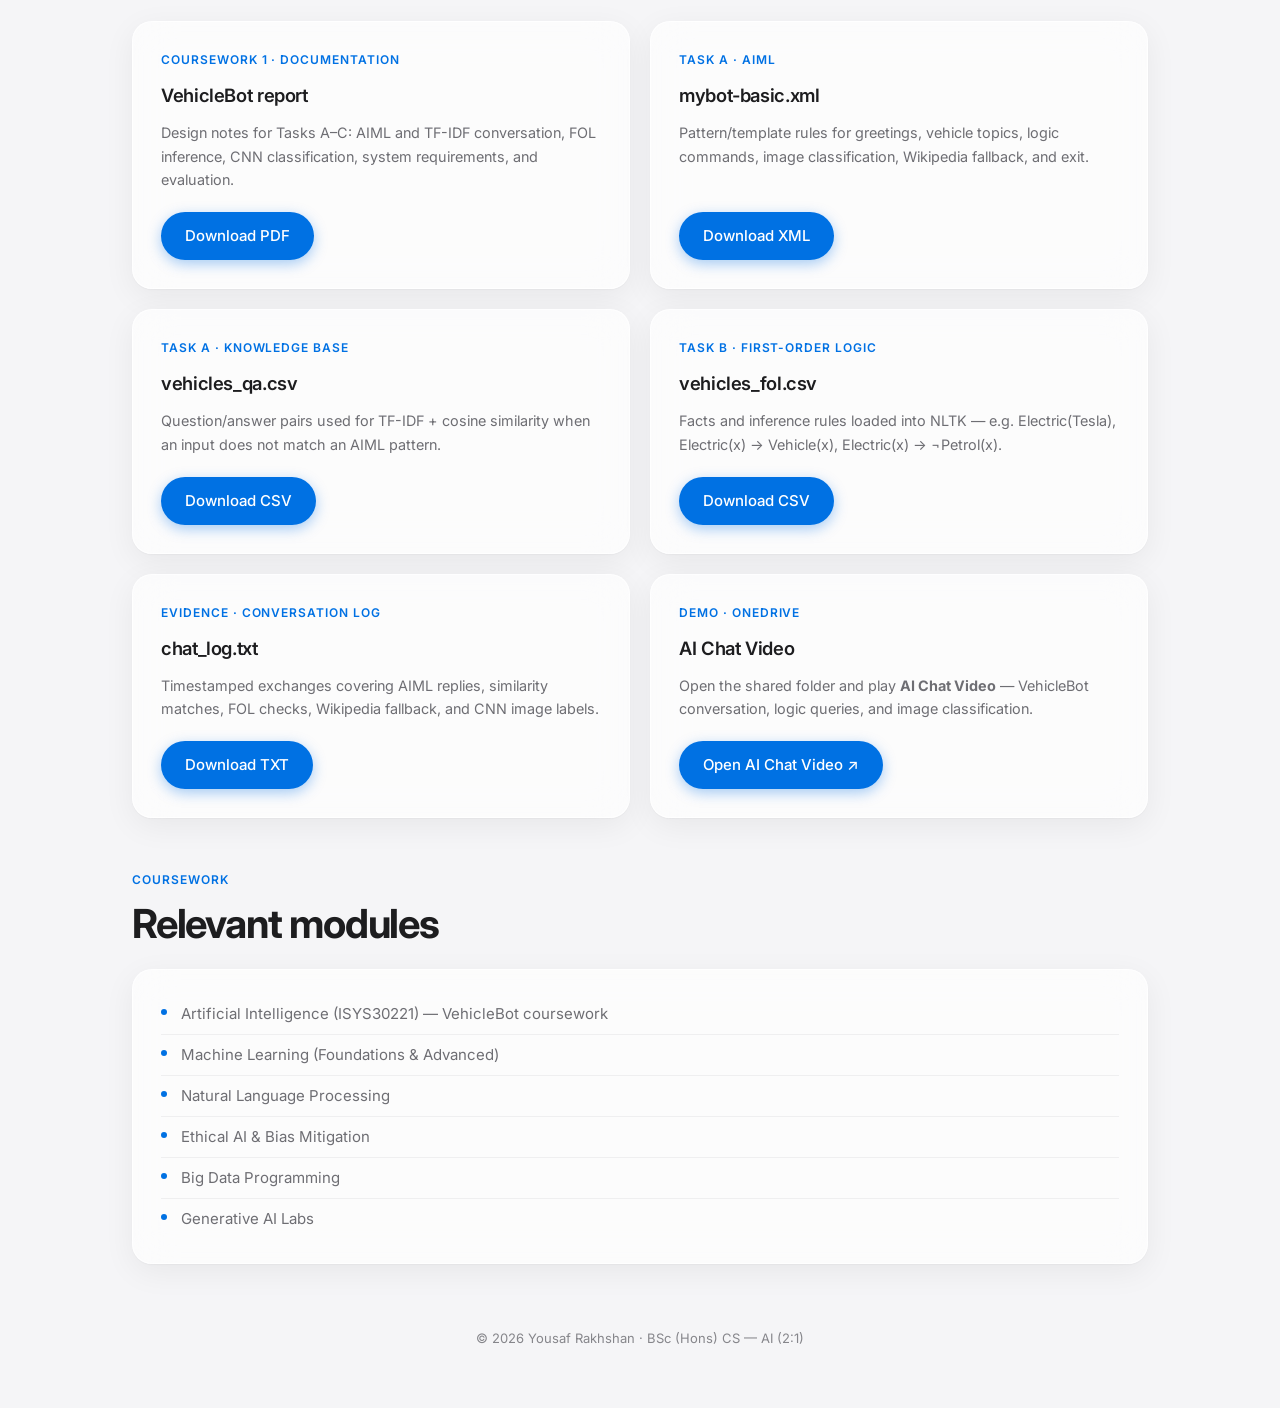
==== commit 30741d81: "Add Skills and Contact pages and consolidate all skills in one place. Move email, GitHub, and Linked" ====
--- a/ai.html
+++ b/ai.html
@@ -25,30 +25,18 @@
   <header class="site-header glass">
     <nav class="nav">
       <a href="index.html">Home</a>
+      <a href="skills.html">Skills</a>
       <a href="ai.html" class="active">AI &amp; LLM</a>
       <a href="data.html">Data</a>
       <a href="cognitive.html">Cognitive</a>
       <a href="apps.html">Apps &amp; Web</a>
       <a href="upcoming.html">Upcoming</a>
+      <a href="contact.html">Contact</a>
     </nav>
     <button class="menu-toggle" aria-label="Open menu" aria-expanded="false">
       <span></span><span></span>
     </button>
   </header>
-
-  <div class="header-social glass">
-    <a class="header-social-btn" href="mailto:ryousaf315@gmail.com" aria-label="Email" title="Email">📧</a>
-    <a class="header-social-btn" href="https://github.com/yousaf-ai" target="_blank" rel="noopener" aria-label="GitHub" title="GitHub">
-      <svg viewBox="0 0 24 24" width="18" height="18" aria-hidden="true" focusable="false">
-        <path fill="currentColor" d="M12 .297c-6.63 0-12 5.373-12 12 0 5.303 3.438 9.8 8.205 11.385.6.113.82-.258.82-.577 0-.285-.01-1.04-.015-2.04-3.338.724-4.042-1.61-4.042-1.61C4.422 18.07 3.633 17.7 3.633 17.7c-1.087-.744.084-.729.084-.729 1.205.084 1.838 1.236 1.838 1.236 1.07 1.835 2.809 1.305 3.495.998.108-.776.417-1.305.76-1.605-2.665-.3-5.466-1.332-5.466-5.93 0-1.31.465-2.38 1.235-3.22-.135-.303-.54-1.523.105-3.176 0 0 1.005-.322 3.3 1.23.96-.267 1.98-.399 3-.405 1.02.006 2.04.138 3 .405 2.28-1.552 3.285-1.23 3.285-1.23.645 1.653.24 2.873.12 3.176.765.84 1.23 1.91 1.23 3.22 0 4.61-2.805 5.625-5.475 5.92.42.36.81 1.096.81 2.22 0 1.606-.015 2.896-.015 3.286 0 .315.21.69.825.57C20.565 22.092 24 17.592 24 12.297c0-6.627-5.373-12-12-12"/>
-      </svg>
-    </a>
-    <a class="header-social-btn" href="https://linkedin.com/in/yousaf-r" target="_blank" rel="noopener" aria-label="LinkedIn" title="LinkedIn">
-      <svg viewBox="0 0 24 24" width="18" height="18" aria-hidden="true" focusable="false">
-        <path fill="currentColor" d="M20.45 20.45h-3.55v-5.57c0-1.33-.03-3.04-1.85-3.04-1.85 0-2.14 1.45-2.14 2.94v5.67H9.35V9h3.28v1.56h.05c.46-.87 1.57-1.79 3.24-1.79 3.46 0 4.1 2.28 4.1 5.24v6.44zM5.34 7.43a2.06 2.06 0 1 1 0-4.12 2.06 2.06 0 0 1 0 4.12zM7.12 20.45H3.56V9h3.56v11.45zM22.23 0H1.77C.79 0 0 .77 0 1.73v20.54C0 23.23.79 24 1.77 24h20.46C23.21 24 24 23.23 24 22.27V1.73C24 .77 23.21 0 22.23 0z"/>
-      </svg>
-    </a>
-  </div>
 
   <main>
     <section class="page-hero glass-card">
@@ -67,25 +55,6 @@
           <p class="module-grade-name">Artificial Intelligence</p>
         </div>
         <p class="module-grade-mark">2:1</p>
-      </div>
-    </section>
-
-    <section class="section">
-      <div class="section-head">
-        <p class="eyebrow">Interests</p>
-        <h2>What I focus on</h2>
-      </div>
-      <div class="interest-tags glass-card">
-        <span>AI Agents</span>
-        <span>LLMs</span>
-        <span>Automation</span>
-        <span>Content Systems</span>
-        <span>Predictive Models</span>
-        <span>NLP</span>
-        <span>TensorFlow</span>
-        <span>Ethical AI</span>
-        <span>Bias Mitigation</span>
-        <span>GenAI</span>
       </div>
     </section>
 
@@ -115,9 +84,6 @@
               <li><strong>Logging:</strong> Every turn is timestamped to <code>chat_log.txt</code>.</li>
             </ul>
             <p><strong>Role:</strong> Sole author — AIML, knowledge bases, FOL inference, CNN training, and demo.</p>
-            <ul class="tech-list">
-              <li>Python</li><li>AIML</li><li>NLTK</li><li>TF-IDF</li><li>TensorFlow / Keras</li><li>scikit-learn</li>
-            </ul>
             <div class="card-links">
               <a class="btn btn-primary" href="Yousaf-Rakhshan-AI-Coursework-1.pdf" download="Yousaf-Rakhshan-AI-Coursework-1.pdf">Download report (PDF)</a>
               <a class="btn btn-glass" href="Yousaf-Rakhshan-VehicleBot-AIML.xml" download="Yousaf-Rakhshan-VehicleBot-AIML.xml">AIML (XML)</a>
--- a/styles.css
+++ b/styles.css
@@ -586,6 +586,26 @@
   background: linear-gradient(145deg, #ff9f0a, #ffd60a);
 }
 
+.visual-bayes {
+  background: linear-gradient(145deg, #64d2ff, #bf5af2);
+}
+
+.visual-nav {
+  background: linear-gradient(145deg, #32ade6, #5856d6);
+}
+
+.visual-slam {
+  background: linear-gradient(145deg, #30d158, #5e5ce6);
+}
+
+.visual-detect {
+  background: linear-gradient(145deg, #ff375f, #5e5ce6);
+}
+
+.visual-wedding {
+  background: linear-gradient(145deg, #f4c2c2, #c9a227);
+}
+
 .tag-soon {
   color: #9a6700;
   background: rgba(251, 188, 4, 0.2);
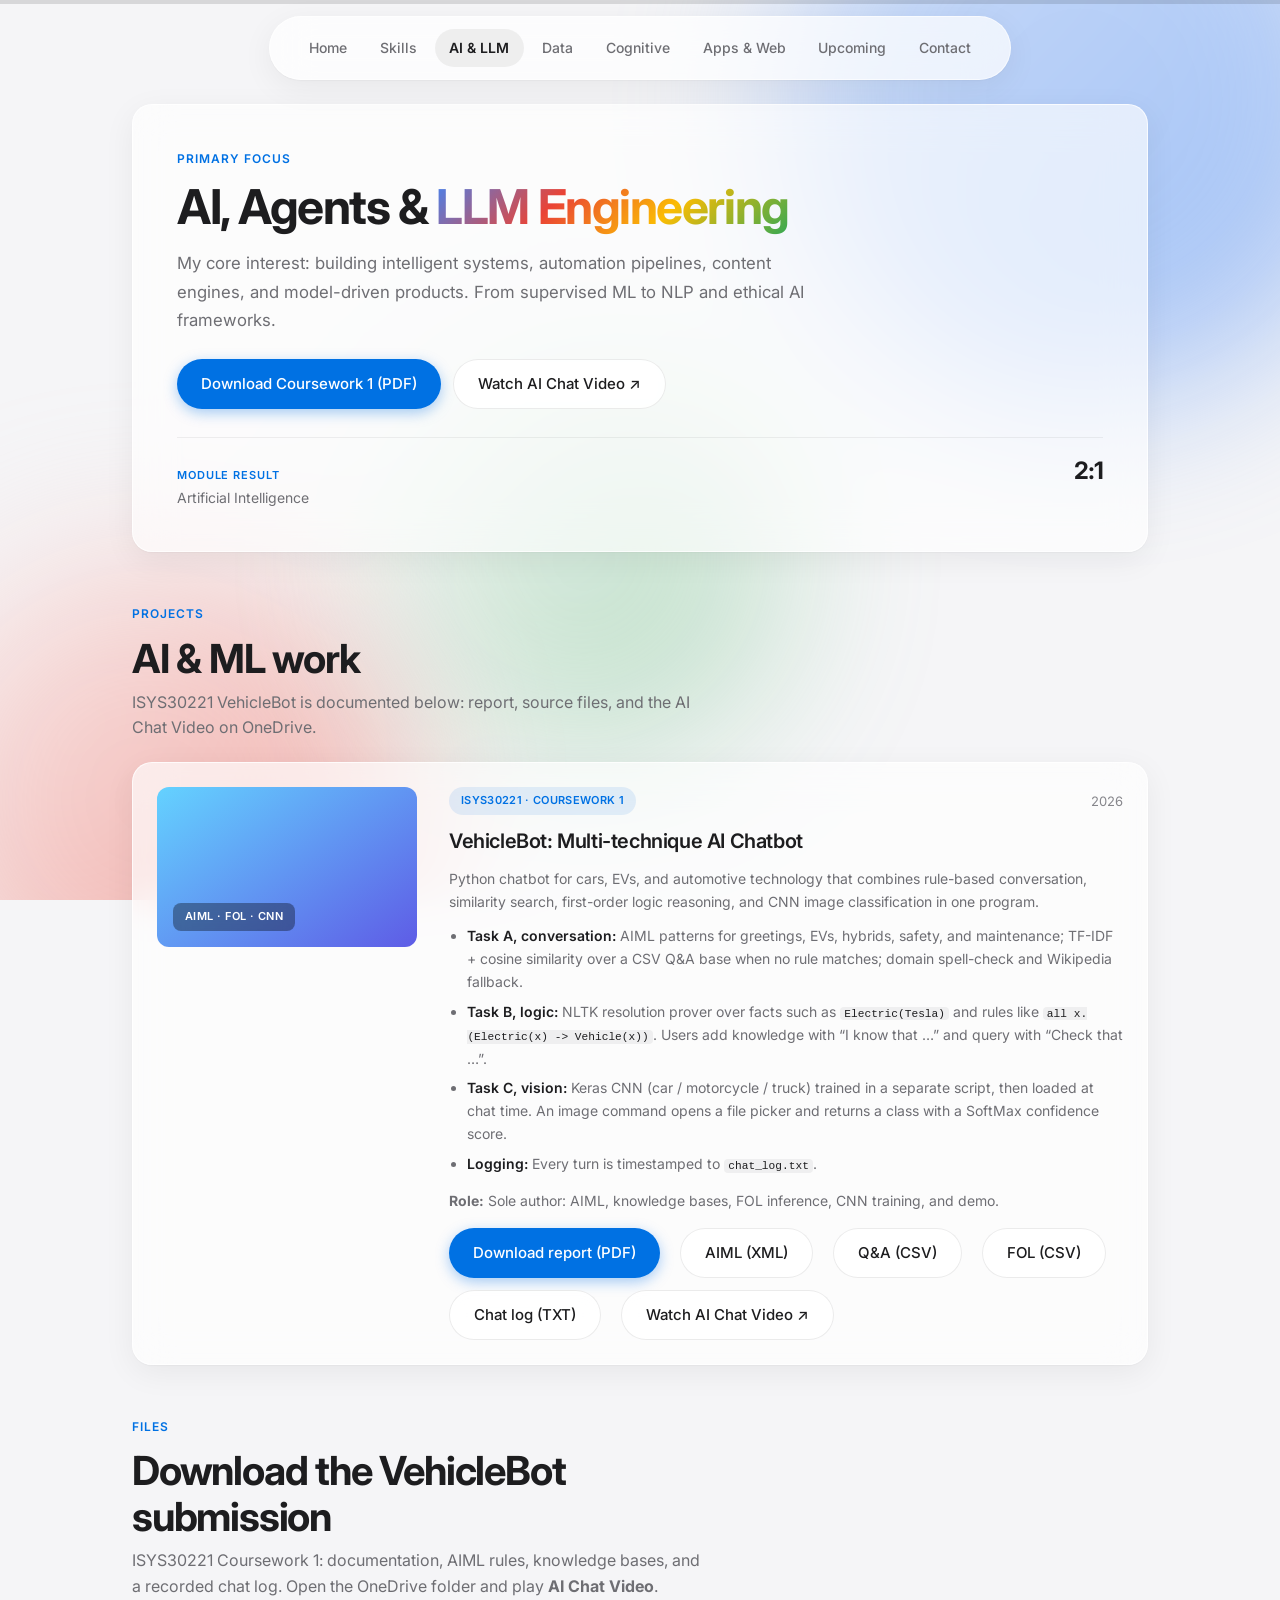
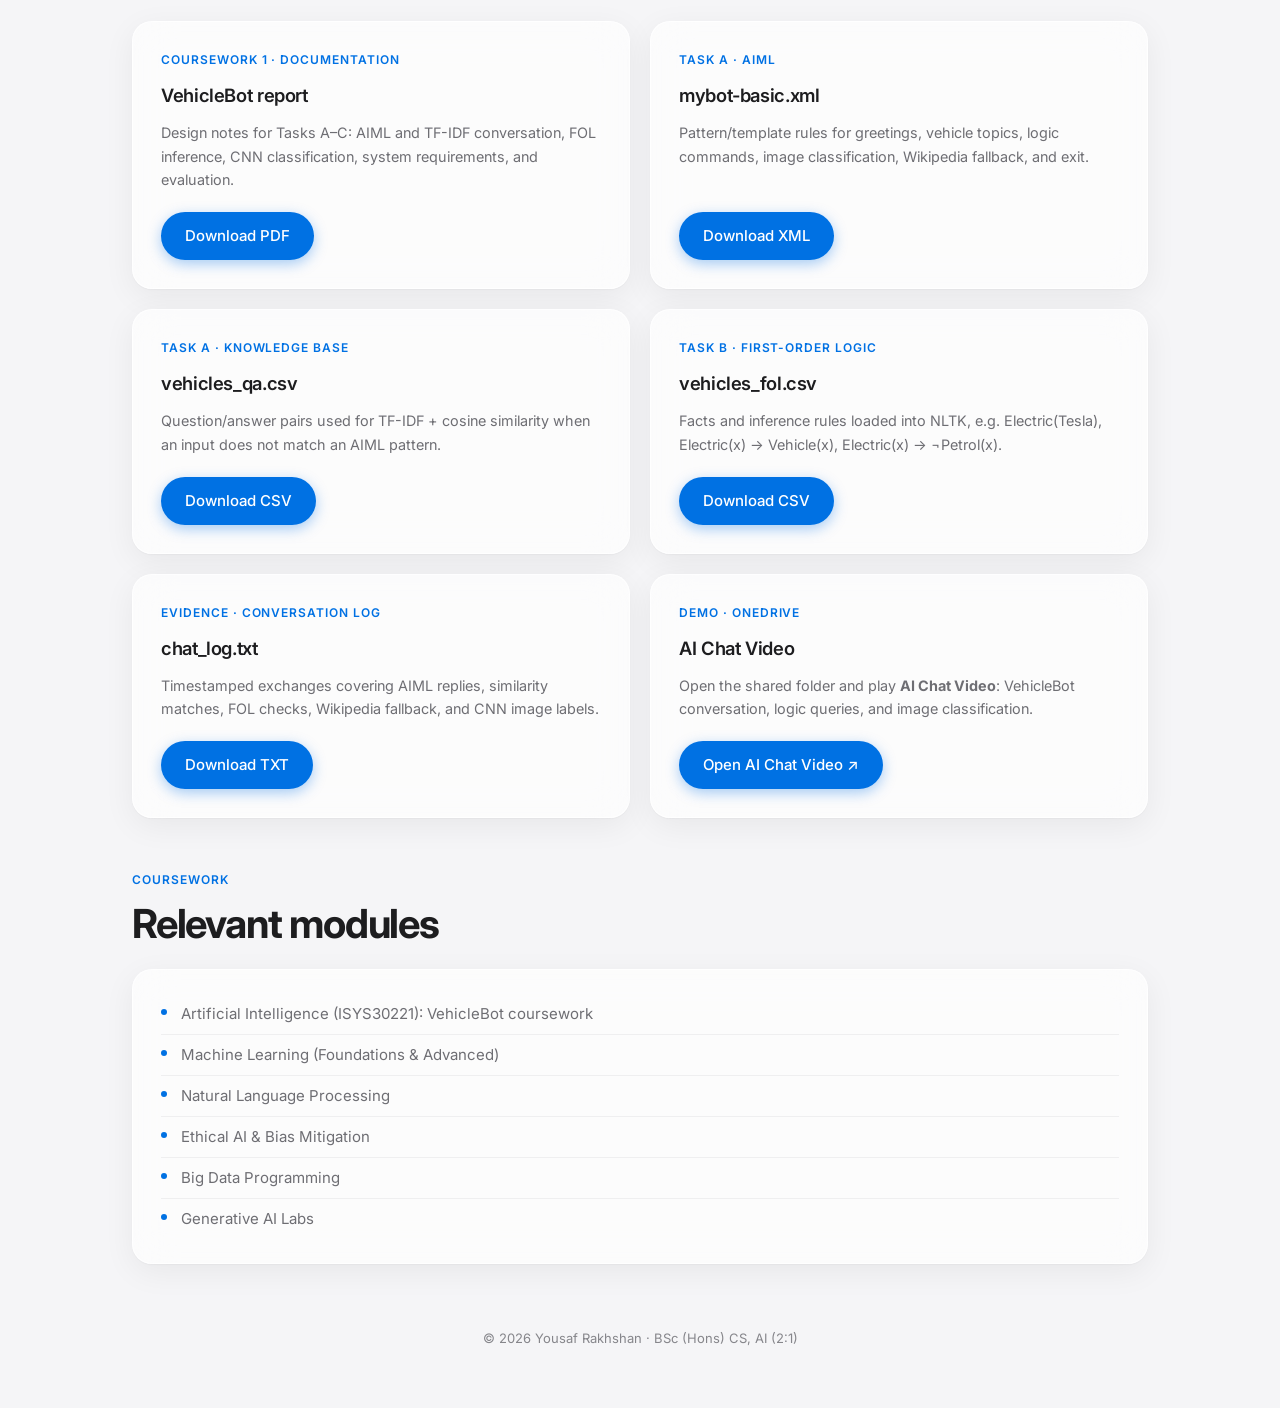
==== commit c7b22be5: "Remove separator em dashes across all pages; keep compound-word hyphens Co-authored-by: Cursor <curs" ====
--- a/ai.html
+++ b/ai.html
@@ -3,8 +3,8 @@
 <head>
   <meta charset="UTF-8" />
   <meta name="viewport" content="width=device-width, initial-scale=1.0, viewport-fit=cover" />
-  <meta name="description" content="Yousaf Rakhshan — AI, agents, LLMs, automation, and machine learning portfolio." />
-  <title>AI, Agents &amp; LLM — Yousaf Rakhshan</title>
+  <meta name="description" content="Yousaf Rakhshan. AI, agents, LLMs, automation, and machine learning portfolio." />
+  <title>AI, Agents &amp; LLM · Yousaf Rakhshan</title>
   <link rel="preconnect" href="https://fonts.googleapis.com" />
   <link rel="preconnect" href="https://fonts.gstatic.com" crossorigin />
   <link href="https://fonts.googleapis.com/css2?family=Inter:wght@400;500;600;700&display=swap" rel="stylesheet" />
@@ -43,7 +43,7 @@
       <p class="eyebrow">Primary focus</p>
       <h1>AI, Agents &amp; <span class="gradient-text">LLM Engineering</span></h1>
       <p class="page-lead">
-        My core interest — building intelligent systems, automation pipelines, content engines, and model-driven products. From supervised ML to NLP and ethical AI frameworks.
+        My core interest: building intelligent systems, automation pipelines, content engines, and model-driven products. From supervised ML to NLP and ethical AI frameworks.
       </p>
       <div class="hero-actions">
         <a class="btn btn-primary" href="Yousaf-Rakhshan-AI-Coursework-1.pdf" download="Yousaf-Rakhshan-AI-Coursework-1.pdf">Download Coursework 1 (PDF)</a>
@@ -62,7 +62,7 @@
       <div class="section-head">
         <p class="eyebrow">Projects</p>
         <h2>AI &amp; ML work</h2>
-        <p class="section-desc">ISYS30221 VehicleBot is documented below — report, source files, and the AI Chat Video on OneDrive.</p>
+        <p class="section-desc">ISYS30221 VehicleBot is documented below: report, source files, and the AI Chat Video on OneDrive.</p>
       </div>
 
       <div class="featured-projects">
@@ -75,15 +75,15 @@
               <span class="tag">ISYS30221 · Coursework 1</span>
               <span class="year">2026</span>
             </div>
-            <h3>VehicleBot — Multi-technique AI Chatbot</h3>
+            <h3>VehicleBot: Multi-technique AI Chatbot</h3>
             <p class="project-problem">Python chatbot for cars, EVs, and automotive technology that combines rule-based conversation, similarity search, first-order logic reasoning, and CNN image classification in one program.</p>
             <ul class="contribution-list">
-              <li><strong>Task A — conversation:</strong> AIML patterns for greetings, EVs, hybrids, safety, and maintenance; TF-IDF + cosine similarity over a CSV Q&amp;A base when no rule matches; domain spell-check and Wikipedia fallback.</li>
-              <li><strong>Task B — logic:</strong> NLTK resolution prover over facts such as <code>Electric(Tesla)</code> and rules like <code>all x. (Electric(x) -&gt; Vehicle(x))</code>. Users add knowledge with “I know that …” and query with “Check that …”.</li>
-              <li><strong>Task C — vision:</strong> Keras CNN (car / motorcycle / truck) trained in a separate script, then loaded at chat time. An image command opens a file picker and returns a class with a SoftMax confidence score.</li>
+              <li><strong>Task A, conversation:</strong> AIML patterns for greetings, EVs, hybrids, safety, and maintenance; TF-IDF + cosine similarity over a CSV Q&amp;A base when no rule matches; domain spell-check and Wikipedia fallback.</li>
+              <li><strong>Task B, logic:</strong> NLTK resolution prover over facts such as <code>Electric(Tesla)</code> and rules like <code>all x. (Electric(x) -&gt; Vehicle(x))</code>. Users add knowledge with “I know that …” and query with “Check that …”.</li>
+              <li><strong>Task C, vision:</strong> Keras CNN (car / motorcycle / truck) trained in a separate script, then loaded at chat time. An image command opens a file picker and returns a class with a SoftMax confidence score.</li>
               <li><strong>Logging:</strong> Every turn is timestamped to <code>chat_log.txt</code>.</li>
             </ul>
-            <p><strong>Role:</strong> Sole author — AIML, knowledge bases, FOL inference, CNN training, and demo.</p>
+            <p><strong>Role:</strong> Sole author: AIML, knowledge bases, FOL inference, CNN training, and demo.</p>
             <div class="card-links">
               <a class="btn btn-primary" href="Yousaf-Rakhshan-AI-Coursework-1.pdf" download="Yousaf-Rakhshan-AI-Coursework-1.pdf">Download report (PDF)</a>
               <a class="btn btn-glass" href="Yousaf-Rakhshan-VehicleBot-AIML.xml" download="Yousaf-Rakhshan-VehicleBot-AIML.xml">AIML (XML)</a>
@@ -101,7 +101,7 @@
       <div class="section-head">
         <p class="eyebrow">Files</p>
         <h2>Download the VehicleBot submission</h2>
-        <p class="section-desc">ISYS30221 Coursework 1 — documentation, AIML rules, knowledge bases, and a recorded chat log. Open the OneDrive folder and play <strong>AI Chat Video</strong>.</p>
+        <p class="section-desc">ISYS30221 Coursework 1: documentation, AIML rules, knowledge bases, and a recorded chat log. Open the OneDrive folder and play <strong>AI Chat Video</strong>.</p>
       </div>
       <div class="download-grid">
         <article class="download-card glass-card">
@@ -125,7 +125,7 @@
         <article class="download-card glass-card">
           <p class="eyebrow">Task B · First-order logic</p>
           <h3>vehicles_fol.csv</h3>
-          <p>Facts and inference rules loaded into NLTK — e.g. Electric(Tesla), Electric(x) → Vehicle(x), Electric(x) → ¬Petrol(x).</p>
+          <p>Facts and inference rules loaded into NLTK, e.g. Electric(Tesla), Electric(x) → Vehicle(x), Electric(x) → ¬Petrol(x).</p>
           <a class="btn btn-primary" href="Yousaf-Rakhshan-VehicleBot-FOL.csv" download="Yousaf-Rakhshan-VehicleBot-FOL.csv">Download CSV</a>
         </article>
         <article class="download-card glass-card">
@@ -137,7 +137,7 @@
         <article class="download-card glass-card">
           <p class="eyebrow">Demo · OneDrive</p>
           <h3>AI Chat Video</h3>
-          <p>Open the shared folder and play <strong>AI Chat Video</strong> — VehicleBot conversation, logic queries, and image classification.</p>
+          <p>Open the shared folder and play <strong>AI Chat Video</strong>: VehicleBot conversation, logic queries, and image classification.</p>
           <a class="btn btn-primary" href="https://1drv.ms/f/c/1d25dcc6835dd2a4/IgCz1BCA6hTmSqs3jeHPDaZsAZf6By2L3u3EVHBSFeifSNs?e=N3pi9l" target="_blank" rel="noopener">Open AI Chat Video ↗</a>
         </article>
       </div>
@@ -150,7 +150,7 @@
       </div>
       <div class="module-list glass-card">
         <ul>
-          <li>Artificial Intelligence (ISYS30221) — VehicleBot coursework</li>
+          <li>Artificial Intelligence (ISYS30221): VehicleBot coursework</li>
           <li>Machine Learning (Foundations &amp; Advanced)</li>
           <li>Natural Language Processing</li>
           <li>Ethical AI &amp; Bias Mitigation</li>
@@ -162,7 +162,7 @@
   </main>
 
   <footer class="site-footer">
-    <p>© <span id="year"></span> Yousaf Rakhshan · BSc (Hons) CS — AI (2:1)</p>
+    <p>© <span id="year"></span> Yousaf Rakhshan · BSc (Hons) CS, AI (2:1)</p>
   </footer>
 
   <button class="back-to-top" type="button" aria-label="Back to top">
--- a/styles.css
+++ b/styles.css
@@ -803,6 +803,126 @@
   text-decoration: none;
 }
 
+/* Contact page — channel & document cards */
+.contact-section {
+  margin-top: 2.5rem;
+}
+
+.contact-grid {
+  display: grid;
+  grid-template-columns: repeat(auto-fit, minmax(240px, 1fr));
+  gap: 1rem;
+  margin-top: 1rem;
+}
+
+.contact-grid-docs {
+  grid-template-columns: repeat(auto-fit, minmax(260px, 1fr));
+}
+
+.contact-card {
+  display: flex;
+  align-items: center;
+  gap: 1rem;
+  padding: 1.25rem 1.4rem;
+  border-radius: var(--radius);
+  text-decoration: none;
+  color: var(--text);
+  position: relative;
+  overflow: hidden;
+}
+
+.contact-card::after {
+  content: "";
+  position: absolute;
+  inset: 0;
+  background: linear-gradient(135deg, rgba(0, 113, 227, 0.06), transparent 60%);
+  opacity: 0;
+  transition: opacity 0.3s ease;
+  pointer-events: none;
+}
+
+.contact-card:hover {
+  transform: translateY(-2px);
+  text-decoration: none;
+}
+
+.contact-card:hover::after {
+  opacity: 1;
+}
+
+.contact-card:focus-visible {
+  outline: 2px solid var(--accent);
+  outline-offset: 3px;
+}
+
+.contact-icon {
+  flex: none;
+  display: grid;
+  place-items: center;
+  width: 44px;
+  height: 44px;
+  border-radius: 14px;
+  color: #fff;
+  background: var(--accent);
+  box-shadow: 0 6px 16px rgba(0, 113, 227, 0.28);
+}
+
+.contact-icon-github {
+  background: #1d1d1f;
+  box-shadow: 0 6px 16px rgba(29, 29, 31, 0.28);
+}
+
+.contact-icon-linkedin {
+  background: #0a66c2;
+  box-shadow: 0 6px 16px rgba(10, 102, 194, 0.28);
+}
+
+.contact-icon-doc {
+  background: linear-gradient(135deg, var(--google-red, #ea4335), #d93025);
+  box-shadow: 0 6px 16px rgba(233, 67, 53, 0.28);
+}
+
+.contact-body {
+  display: flex;
+  flex-direction: column;
+  gap: 0.15rem;
+  min-width: 0;
+  flex: 1;
+}
+
+.contact-label {
+  font-size: 0.95rem;
+  font-weight: 600;
+  color: var(--text);
+  letter-spacing: -0.01em;
+}
+
+.contact-value {
+  font-size: 0.85rem;
+  color: var(--text-secondary);
+  white-space: nowrap;
+  overflow: hidden;
+  text-overflow: ellipsis;
+}
+
+.contact-arrow {
+  flex: none;
+  display: grid;
+  place-items: center;
+  width: 32px;
+  height: 32px;
+  border-radius: 999px;
+  color: var(--text-tertiary);
+  background: rgba(0, 0, 0, 0.04);
+  transition: transform 0.25s ease, color 0.25s ease, background 0.25s ease;
+}
+
+.contact-card:hover .contact-arrow {
+  color: var(--accent);
+  background: var(--accent-soft);
+  transform: translateX(3px);
+}
+
 .education-card {
   padding: 2rem;
 }
@@ -1376,6 +1496,32 @@
   border-radius: 999px;
 }
 
+.skill-list {
+  margin: 0;
+  padding: 1.5rem 1.75rem;
+  list-style: none;
+  column-gap: 2rem;
+  column-count: 3;
+}
+
+.skill-list li {
+  padding: 0.5rem 0.75rem;
+  margin: 0 0 0.4rem;
+  font-size: 0.9rem;
+  font-weight: 500;
+  color: var(--text-secondary);
+  background: rgba(255, 255, 255, 0.7);
+  border: 1px solid rgba(0, 0, 0, 0.06);
+  border-radius: 10px;
+  break-inside: avoid;
+  -webkit-column-break-inside: avoid;
+}
+
+.skill-list li:hover {
+  border-color: var(--accent);
+  color: var(--text);
+}
+
 .module-list {
   padding: 1.5rem 1.75rem;
 }
@@ -1782,10 +1928,19 @@
   }
 }
 
+@media (max-width: 900px) {
+  .skill-list {
+    column-count: 2;
+  }
+}
+
 @media (max-width: 640px) {
   .stat-pill span {
     display: block;
   }
+  .skill-list {
+    column-count: 1;
+  }
 }
 
 @media (prefers-reduced-motion: reduce) {
